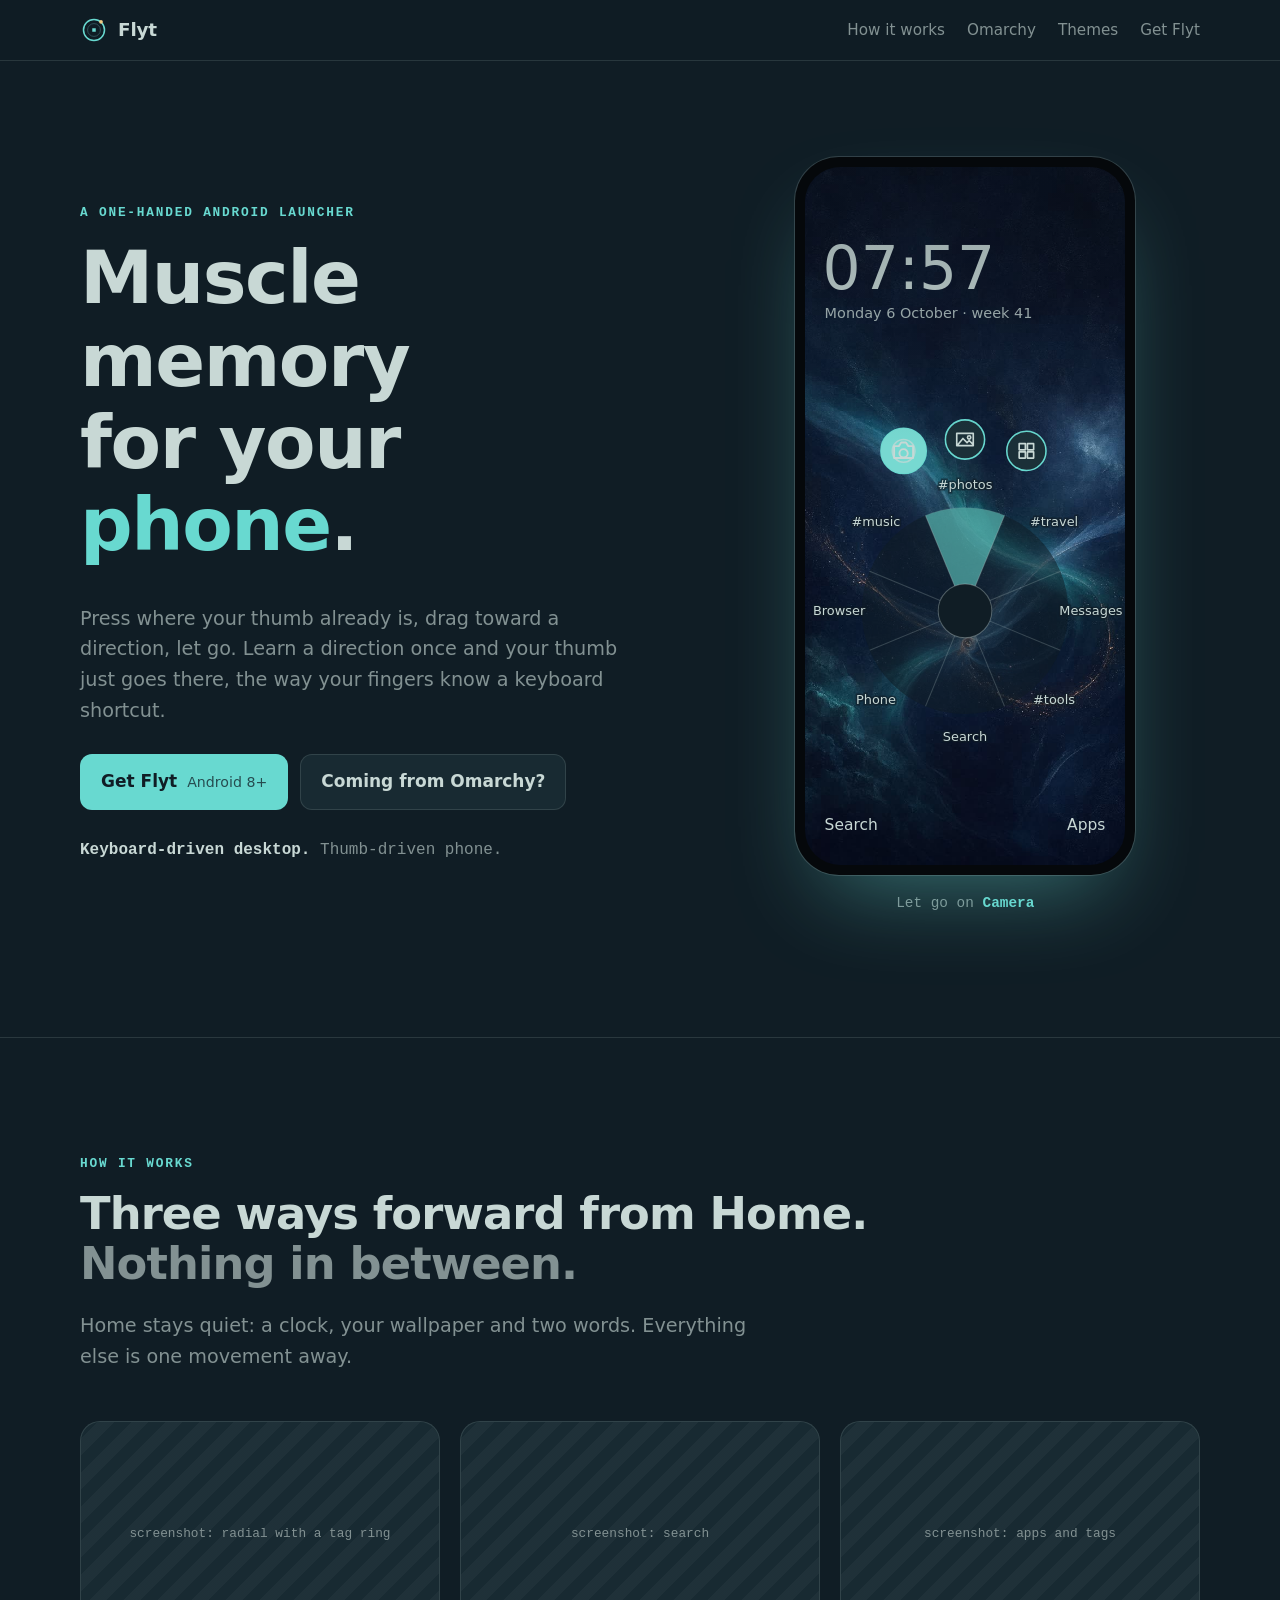
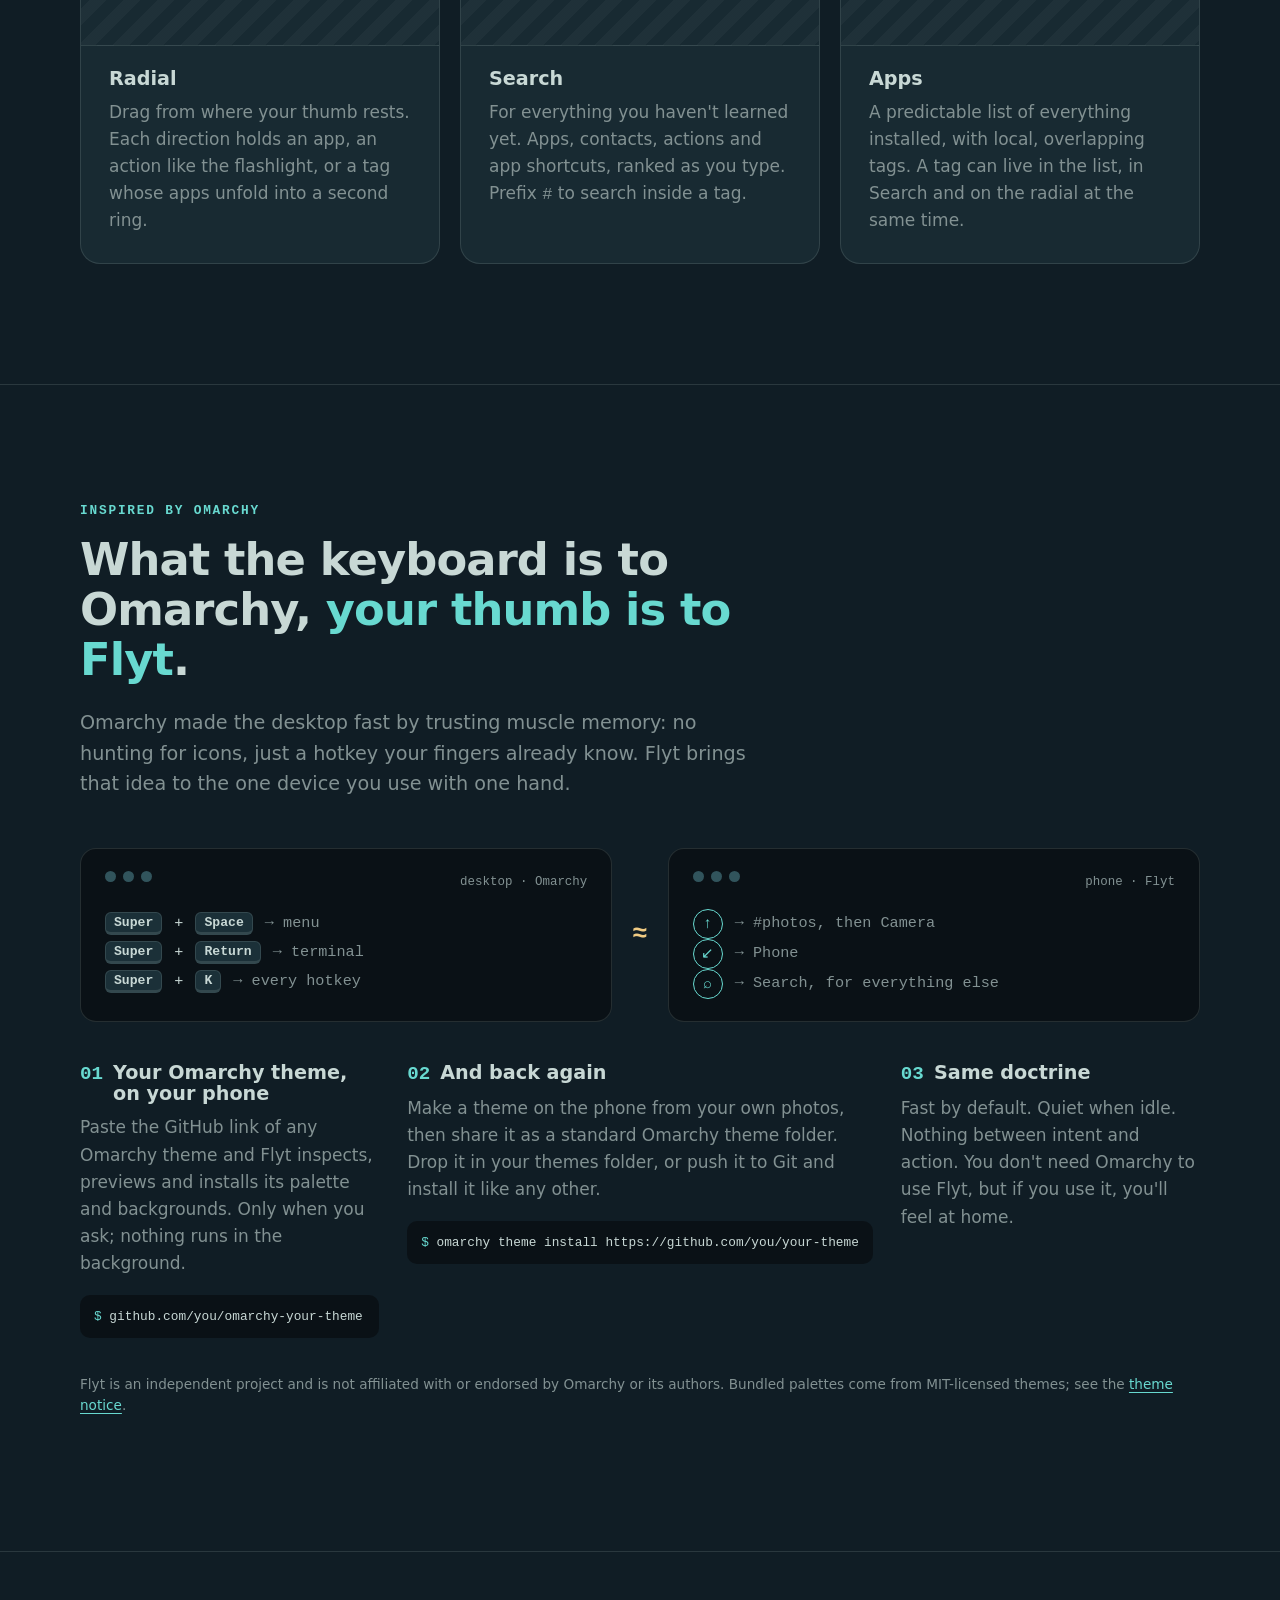
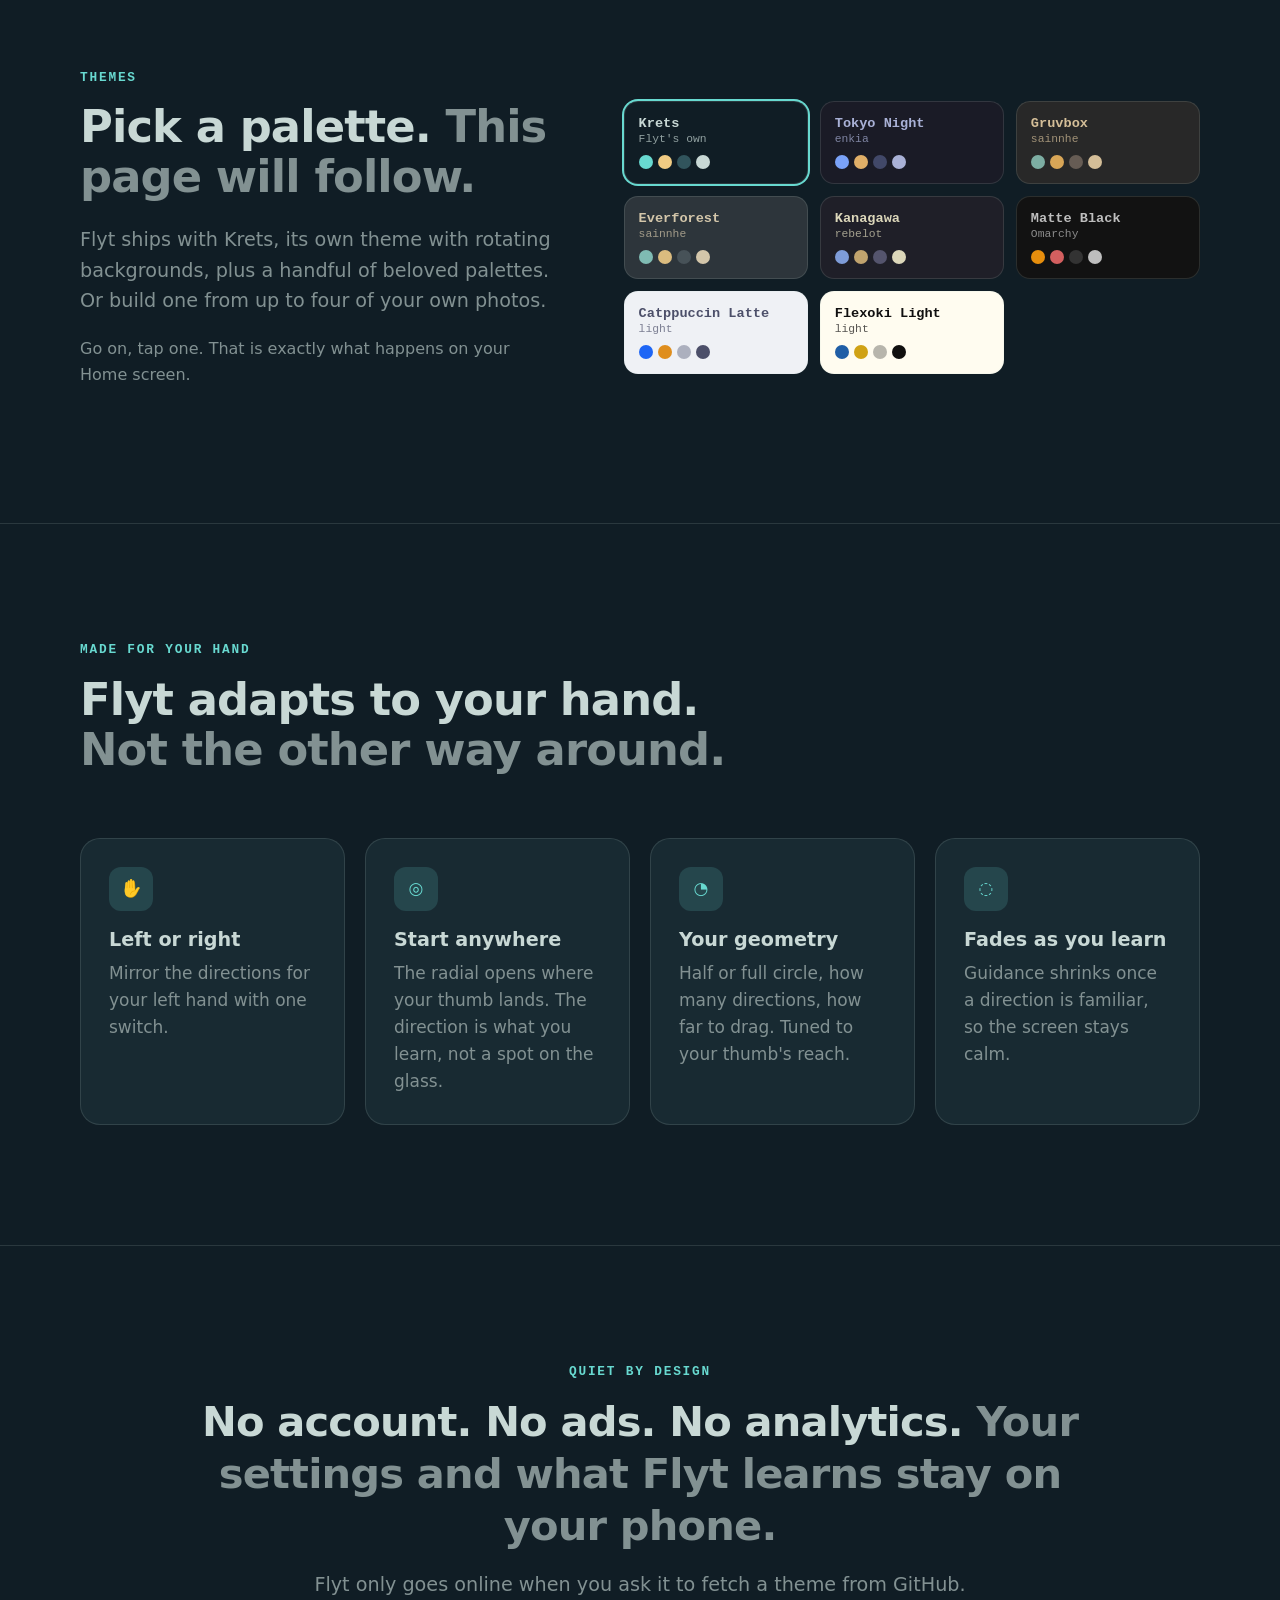
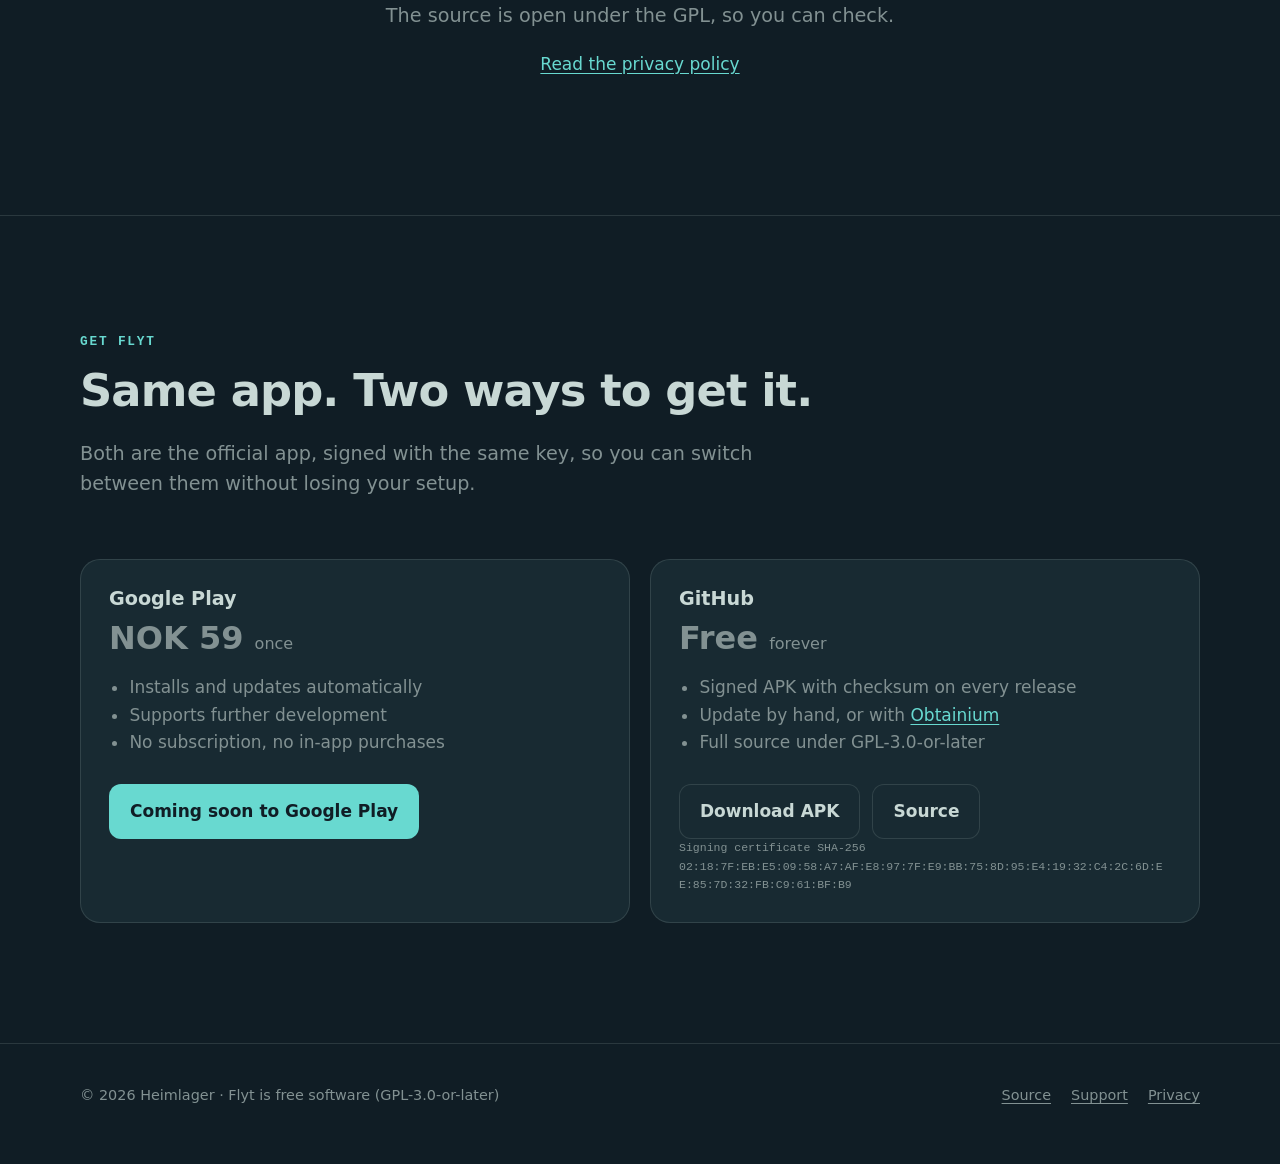
==== index.html @ 7754c0b9 "Add the Flyt website and privacy policy A static page for GitHub Pages: an animated radial demo in t" ====
<!doctype html>
<html lang="en">
<head>
<meta charset="utf-8">
<meta name="viewport" content="width=device-width, initial-scale=1">
<title>Flyt — muscle memory for your phone</title>
<meta name="description" content="Flyt is a calm, one-handed Android launcher. Learn a direction once, then your thumb just goes there. Works with Omarchy themes. No account, ads or analytics.">
<meta name="theme-color" content="#101d25">
<meta property="og:title" content="Flyt — muscle memory for your phone">
<meta property="og:description" content="What the keyboard is to Omarchy, your thumb is to Flyt. A calm, one-handed Android launcher.">
<meta property="og:type" content="website">
<link rel="icon" href="img/icon.svg" type="image/svg+xml">
<link rel="stylesheet" href="style.css">
</head>
<body>

<header class="nav">
  <div class="wrap">
    <a class="brand" href="./" aria-label="Flyt home">
      <svg viewBox="0 0 48 48" aria-hidden="true"><circle cx="24" cy="24" r="18" fill="none" stroke="var(--accent)" stroke-width="2.6"/><circle cx="24" cy="24" r="11" fill="none" stroke="var(--muted)" stroke-width="1.6"/><circle cx="36" cy="10" r="3.2" fill="var(--warm)"/><rect x="21" y="21" width="6" height="6" fill="var(--accent)"/></svg>
      Flyt
    </a>
    <nav>
      <a href="#how">How it works</a>
      <a href="#omarchy">Omarchy</a>
      <a href="#themes">Themes</a>
      <a class="cta-link" href="#get">Get Flyt</a>
    </nav>
  </div>
</header>

<main>
<section class="hero">
  <div class="wrap">
    <div>
      <span class="eyebrow">A one-handed Android launcher</span>
      <h1>Muscle memory<br>for your <span class="accent">phone</span>.</h1>
      <p class="lead">Press where your thumb already is, drag toward a direction, let go. Learn a direction once and your thumb just goes there, the way your fingers know a keyboard shortcut.</p>
      <div class="buttons">
        <a class="btn primary" href="#get">Get Flyt <small>Android 8+</small></a>
        <a class="btn" href="#omarchy">Coming from Omarchy?</a>
      </div>
      <p class="tagline"><b>Keyboard-driven desktop.</b> Thumb-driven phone.</p>
    </div>
    <div>
      <div class="phone" aria-label="Animation: a thumb opens Flyt's radial menu on the home screen, drags toward a tag, and its apps unfold in a second ring" role="img">
        <div class="screen">
          <svg id="demo" viewBox="0 0 320 676" preserveAspectRatio="xMidYMid slice" aria-hidden="true">
            <text x="22" y="118" style="fill:var(--fg);font:300 58px var(--sans)">07:57</text>
            <text x="24" y="146" style="fill:var(--fg);opacity:.85;font:400 14px var(--sans)">Monday 6 October · week 41</text>
            <text x="24" y="642" style="fill:var(--fg);font:500 15px var(--sans)">Search</text>
            <text x="296" y="642" text-anchor="end" style="fill:var(--fg);font:500 15px var(--sans)">Apps</text>
            <g id="radial"></g>
            <g id="toast" opacity="0">
              <rect x="95" y="560" width="130" height="34" rx="17" style="fill:var(--bg2);stroke:var(--accent)"/>
              <text id="toastText" x="160" y="582" text-anchor="middle" style="fill:var(--fg);font:500 13px var(--mono)"></text>
            </g>
            <g id="thumb" opacity="0">
              <circle r="22" style="fill:var(--fg);opacity:.16"/>
              <circle r="11" style="fill:none;stroke:var(--fg);stroke-width:1.5;opacity:.7"/>
            </g>
          </svg>
        </div>
      </div>
      <p class="caption" id="caption" aria-live="off">Press where your thumb rests</p>
    </div>
  </div>
</section>

<section id="how">
  <div class="wrap">
    <span class="eyebrow">How it works</span>
    <h2>Three ways forward from Home.<br><span style="color:var(--dim)">Nothing in between.</span></h2>
    <p class="lead">Home stays quiet: a clock, your wallpaper and two words. Everything else is one movement away.</p>
    <div class="ways">
      <article class="card">
        <div class="shot">screenshot: radial with a tag ring</div>
        <h3>Radial</h3>
        <p>Drag from where your thumb rests. Each direction holds an app, an action like the flashlight, or a tag whose apps unfold into a second ring.</p>
      </article>
      <article class="card">
        <div class="shot">screenshot: search</div>
        <h3>Search</h3>
        <p>For everything you haven't learned yet. Apps, contacts, actions and app shortcuts, ranked as you type. Prefix <span class="mono">#</span> to search inside a tag.</p>
      </article>
      <article class="card">
        <div class="shot">screenshot: apps and tags</div>
        <h3>Apps</h3>
        <p>A predictable list of everything installed, with local, overlapping tags. A tag can live in the list, in Search and on the radial at the same time.</p>
      </article>
    </div>
  </div>
</section>

<section id="omarchy" class="omarchy">
  <div class="wrap">
    <span class="eyebrow">Inspired by Omarchy</span>
    <h2>What the keyboard is to Omarchy, <span class="accent">your thumb is to Flyt</span>.</h2>
    <p class="lead">Omarchy made the desktop fast by trusting muscle memory: no hunting for icons, just a hotkey your fingers already know. Flyt brings that idea to the one device you use with one hand.</p>

    <div class="versus">
      <div class="term">
        <div class="title"><i></i><i></i><i></i><span>desktop · Omarchy</span></div>
        <div class="row"><kbd>Super</kbd>+<kbd>Space</kbd><span class="to">→ menu</span></div>
        <div class="row"><kbd>Super</kbd>+<kbd>Return</kbd><span class="to">→ terminal</span></div>
        <div class="row"><kbd>Super</kbd>+<kbd>K</kbd><span class="to">→ every hotkey</span></div>
      </div>
      <div class="eq" aria-hidden="true">≈</div>
      <div class="term">
        <div class="title"><i></i><i></i><i></i><span>phone · Flyt</span></div>
        <div class="row"><span class="dir">↑</span><span class="to">→ #photos, then Camera</span></div>
        <div class="row"><span class="dir">↙</span><span class="to">→ Phone</span></div>
        <div class="row"><span class="dir">⌕</span><span class="to">→ Search, for everything else</span></div>
      </div>
    </div>

    <div class="points">
      <div>
        <h3><span class="accent mono">01</span> Your Omarchy theme, on your phone</h3>
        <p>Paste the GitHub link of any Omarchy theme and Flyt inspects, previews and installs its palette and backgrounds. Only when you ask; nothing runs in the background.</p>
        <span class="cmd">github.com/you/omarchy-your-theme</span>
      </div>
      <div>
        <h3><span class="accent mono">02</span> And back again</h3>
        <p>Make a theme on the phone from your own photos, then share it as a standard Omarchy theme folder. Drop it in your themes folder, or push it to Git and install it like any other.</p>
        <span class="cmd">omarchy theme install https://github.com/you/your-theme</span>
      </div>
      <div>
        <h3><span class="accent mono">03</span> Same doctrine</h3>
        <p>Fast by default. Quiet when idle. Nothing between intent and action. You don't need Omarchy to use Flyt, but if you use it, you'll feel at home.</p>
      </div>
    </div>
    <p class="fine">Flyt is an independent project and is not affiliated with or endorsed by Omarchy or its authors. Bundled palettes come from MIT-licensed themes; see the <a href="https://github.com/r4bi3s/flyt/blob/main/app/src/main/assets/themes/NOTICE.txt">theme notice</a>.</p>
  </div>
</section>

<section id="themes" class="themes">
  <div class="wrap">
    <div>
      <span class="eyebrow">Themes</span>
      <h2>Pick a palette. <span style="color:var(--dim)">This page will follow.</span></h2>
      <p class="lead">Flyt ships with Krets, its own theme with rotating backgrounds, plus a handful of beloved palettes. Or build one from up to four of your own photos.</p>
      <p class="lead" style="font-size:1rem">Go on, tap one. That is exactly what happens on your Home screen.</p>
    </div>
    <div class="swatches" id="swatches" role="group" aria-label="Preview this page in a Flyt theme"></div>
  </div>
</section>

<section class="hand">
  <div class="wrap">
    <div class="intro">
      <span class="eyebrow">Made for your hand</span>
      <h2>Flyt adapts to your hand.<br><span style="color:var(--dim)">Not the other way around.</span></h2>
    </div>
    <article class="card"><div class="glyph" aria-hidden="true">✋</div><h3>Left or right</h3><p>Mirror the directions for your left hand with one switch.</p></article>
    <article class="card"><div class="glyph" aria-hidden="true">◎</div><h3>Start anywhere</h3><p>The radial opens where your thumb lands. The direction is what you learn, not a spot on the glass.</p></article>
    <article class="card"><div class="glyph" aria-hidden="true">◔</div><h3>Your geometry</h3><p>Half or full circle, how many directions, how far to drag. Tuned to your thumb's reach.</p></article>
    <article class="card"><div class="glyph" aria-hidden="true">◌</div><h3>Fades as you learn</h3><p>Guidance shrinks once a direction is familiar, so the screen stays calm.</p></article>
  </div>
</section>

<section class="quiet">
  <div class="wrap">
    <span class="eyebrow">Quiet by design</span>
    <p class="big">No account. No ads. No analytics. <span>Your settings and what Flyt learns stay on your phone.</span></p>
    <p class="lead" style="margin-inline:auto">Flyt only goes online when you ask it to fetch a theme from GitHub. The source is open under the GPL, so you can check.</p>
    <p><a href="privacy.html">Read the privacy policy</a></p>
  </div>
</section>

<section id="get" class="get">
  <div class="wrap">
    <div class="intro">
      <span class="eyebrow">Get Flyt</span>
      <h2>Same app. Two ways to get it.</h2>
      <p class="lead">Both are the official app, signed with the same key, so you can switch between them without losing your setup.</p>
    </div>
    <article class="card">
      <h3>Google Play</h3>
      <p class="price">NOK 59 <small>once</small></p>
      <ul>
        <li>Installs and updates automatically</li>
        <li>Supports further development</li>
        <li>No subscription, no in-app purchases</li>
      </ul>
      <div class="buttons"><a class="btn primary" href="#get" aria-disabled="true">Coming soon to Google Play</a></div>
    </article>
    <article class="card">
      <h3>GitHub</h3>
      <p class="price">Free <small>forever</small></p>
      <ul>
        <li>Signed APK with checksum on every release</li>
        <li>Update by hand, or with <a href="https://github.com/ImranR98/Obtainium">Obtainium</a></li>
        <li>Full source under GPL-3.0-or-later</li>
      </ul>
      <div class="buttons"><a class="btn" href="https://github.com/r4bi3s/flyt/releases">Download APK</a><a class="btn" href="https://github.com/r4bi3s/flyt">Source</a></div>
      <p class="fp">Signing certificate SHA-256<br>02:18:7F:EB:E5:09:58:A7:AF:E8:97:7F:E9:BB:75:8D:95:E4:19:32:C4:2C:6D:EE:85:7D:32:FB:C9:61:BF:B9</p>
    </article>
  </div>
</section>
</main>

<footer>
  <div class="wrap">
    <span>© 2026 Heimlager · Flyt is free software (GPL-3.0-or-later)</span>
    <nav>
      <a href="https://github.com/r4bi3s/flyt">Source</a>
      <a href="https://github.com/r4bi3s/flyt/issues">Support</a>
      <a href="privacy.html">Privacy</a>
    </nav>
  </div>
</footer>

<script src="flyt.js"></script>
</body>
</html>
---- style.css ----
/* Flyt site. Colours are an Omarchy palette; the theme picker swaps them. Default: Krets. */
:root {
  --bg: #101d25; --bg2: #1b3038; --fg: #c8d8d5; --muted: #31545c; --accent: #68d9d0; --warm: #f0cb83;
  --dim: color-mix(in srgb, var(--fg) 62%, var(--bg));
  --line: color-mix(in srgb, var(--fg) 14%, transparent);
  --card: color-mix(in srgb, var(--bg2) 70%, var(--bg));
  --mono: ui-monospace, "JetBrains Mono", "Cascadia Code", "SF Mono", Menlo, Consolas, monospace;
  --sans: system-ui, -apple-system, "Segoe UI", Roboto, "Helvetica Neue", Arial, sans-serif;
  color-scheme: dark;
}
:root[data-light] { color-scheme: light; }
* { box-sizing: border-box; }
html { scroll-behavior: smooth; }
body { margin: 0; background: var(--bg); color: var(--fg); font: 17px/1.6 var(--sans); }
:root[data-anim] body { transition: background .5s, color .5s; }
a { color: var(--accent); text-underline-offset: 3px; }
img { max-width: 100%; display: block; }
.wrap { width: min(1120px, 100% - 32px); margin-inline: auto; }
.mono { font-family: var(--mono); }
h1, h2, h3 { line-height: 1.12; letter-spacing: -.02em; margin: 0 0 .5em; font-weight: 650; }
h1 { font-size: clamp(2.6rem, 6.4vw, 4.6rem); }
h2 { font-size: clamp(1.9rem, 4vw, 2.8rem); }
h3 { font-size: 1.2rem; letter-spacing: 0; }
p { margin: 0 0 1em; }
.lead { font-size: 1.2rem; color: var(--dim); max-width: 36em; }
.eyebrow { font: 600 .8rem/1 var(--mono); letter-spacing: .14em; text-transform: uppercase; color: var(--accent); margin-bottom: 1.1rem; display: block; }
.accent { color: var(--accent); }
.warm { color: var(--warm); }
section { padding: clamp(64px, 10vw, 120px) 0; border-top: 1px solid var(--line); }

/* Nav */
.nav { position: sticky; top: 0; z-index: 10; backdrop-filter: blur(14px); background: color-mix(in srgb, var(--bg) 78%, transparent); border-bottom: 1px solid var(--line); }
.nav .wrap { display: flex; align-items: center; gap: 24px; height: 60px; }
.brand { display: flex; align-items: center; gap: 10px; font-weight: 700; font-size: 1.15rem; color: var(--fg); text-decoration: none; letter-spacing: -.01em; }
.brand svg { width: 28px; height: 28px; }
.nav nav { margin-left: auto; display: flex; gap: 22px; font-size: .95rem; }
.nav nav a { color: var(--dim); text-decoration: none; }
.nav nav a:hover { color: var(--fg); }
@media (max-width: 720px) { .nav nav a:not(.cta-link) { display: none; } }

/* Buttons */
.buttons { display: flex; flex-wrap: wrap; gap: 12px; margin-top: 28px; }
.btn { display: inline-flex; align-items: center; gap: 10px; padding: 13px 20px; border-radius: 12px; font-weight: 600; text-decoration: none; border: 1px solid var(--line); color: var(--fg); background: var(--card); transition: transform .15s, border-color .15s; }
.btn:hover { transform: translateY(-1px); border-color: var(--accent); }
.btn.primary { background: var(--accent); color: var(--bg); border-color: transparent; }
.btn small { font-weight: 500; opacity: .75; }

/* Hero */
.hero { padding: clamp(48px, 8vw, 96px) 0 clamp(64px, 9vw, 110px); border-top: 0; overflow: hidden; }
.hero .wrap { display: grid; grid-template-columns: 1.1fr .9fr; gap: clamp(32px, 6vw, 80px); align-items: center; }
@media (max-width: 860px) { .hero .wrap { grid-template-columns: 1fr; } }
.tagline { font: 500 1rem/1.5 var(--mono); color: var(--dim); margin-top: 28px; }
.tagline b { color: var(--fg); font-weight: 600; }

/* Phone */
.phone { position: relative; width: min(340px, 100%); aspect-ratio: 9 / 19; margin-inline: auto; border-radius: 44px; padding: 10px; background: #05080b; box-shadow: 0 0 0 1px color-mix(in srgb, var(--fg) 18%, transparent), 0 40px 90px -30px color-mix(in srgb, var(--accent) 45%, transparent); }
.screen { position: relative; height: 100%; border-radius: 35px; overflow: hidden; background: var(--ground, var(--bg)); background-size: cover; background-position: center; }
:root:not([data-theme]) .screen, :root[data-theme="krets"] .screen { --ground: url(img/krets-blue-720.jpg); }
.screen::after { content: ""; position: absolute; inset: 0; background: linear-gradient(to bottom, color-mix(in srgb, var(--bg) 30%, transparent), transparent 40%); pointer-events: none; }
.screen svg { position: absolute; inset: 0; width: 100%; height: 100%; }
.caption { text-align: center; margin-top: 18px; font: 500 .9rem/1.4 var(--mono); color: var(--dim); min-height: 1.4em; }
.caption b { color: var(--accent); font-weight: 600; }

/* Ways */
.ways { display: grid; grid-template-columns: repeat(3, 1fr); gap: 20px; margin-top: 48px; }
@media (max-width: 860px) { .ways { grid-template-columns: 1fr; } }
.card { background: var(--card); border: 1px solid var(--line); border-radius: 20px; padding: 28px; }
.card .glyph { width: 44px; height: 44px; border-radius: 12px; display: grid; place-items: center; background: color-mix(in srgb, var(--accent) 16%, transparent); color: var(--accent); margin-bottom: 18px; }
.card p { color: var(--dim); margin: 0; }
.card .shot { margin: -28px -28px 22px; aspect-ratio: 16 / 10; border-radius: 20px 20px 0 0; border-bottom: 1px solid var(--line); background: repeating-linear-gradient(135deg, transparent 0 12px, color-mix(in srgb, var(--fg) 4%, transparent) 12px 24px); display: grid; place-items: center; font: .8rem var(--mono); color: var(--dim); }

/* Omarchy */
.omarchy h2 { max-width: 15em; }
.versus { display: grid; grid-template-columns: 1fr auto 1fr; gap: 20px; align-items: stretch; margin: 48px 0 40px; }
@media (max-width: 860px) { .versus { grid-template-columns: 1fr; } .versus .eq { transform: rotate(90deg); } }
.term { background: color-mix(in srgb, var(--bg) 60%, #000); border: 1px solid var(--line); border-radius: 16px; padding: 22px 24px; font: .95rem/1.9 var(--mono); }
.term .title { display: flex; gap: 7px; margin-bottom: 14px; }
.term .title i { width: 11px; height: 11px; border-radius: 50%; background: var(--muted); }
.term .title span { margin-left: auto; font-size: .78rem; color: var(--dim); }
.row { display: flex; align-items: center; gap: 12px; }
.row .to { color: var(--dim); }
kbd { font: 600 .82rem var(--mono); padding: 2px 8px; border-radius: 6px; border: 1px solid var(--line); border-bottom-width: 3px; background: var(--bg2); color: var(--fg); }
.dir { display: inline-grid; place-items: center; width: 30px; height: 30px; border-radius: 50%; border: 1.5px solid var(--accent); color: var(--accent); font-size: .95rem; }
.eq { display: grid; place-items: center; font: 600 1.6rem var(--mono); color: var(--warm); }
.points { display: grid; grid-template-columns: repeat(3, 1fr); gap: 28px; }
@media (max-width: 860px) { .points { grid-template-columns: 1fr; } }
.points h3 { display: flex; gap: 10px; align-items: baseline; }
.points p { color: var(--dim); }
.cmd { display: block; margin-top: 10px; padding: 12px 14px; border-radius: 10px; background: color-mix(in srgb, var(--bg) 60%, #000); font: .8rem/1.5 var(--mono); color: var(--fg); overflow-x: auto; white-space: nowrap; }
.cmd::before { content: "$ "; color: var(--accent); }
.fine { font-size: .85rem; color: var(--dim); margin-top: 36px; }

/* Themes */
.themes .wrap { display: grid; grid-template-columns: .9fr 1.1fr; gap: clamp(32px, 6vw, 72px); align-items: center; }
@media (max-width: 860px) { .themes .wrap { grid-template-columns: 1fr; } }
.swatches { display: grid; grid-template-columns: repeat(auto-fill, minmax(150px, 1fr)); gap: 12px; }
.swatch { all: unset; cursor: pointer; border-radius: 14px; padding: 14px; border: 1px solid var(--line); background: var(--sbg); color: var(--sfg); font: 600 .85rem var(--mono); transition: transform .15s, box-shadow .15s; }
.swatch:hover { transform: translateY(-2px); }
.swatch:focus-visible { outline: 2px solid var(--accent); outline-offset: 2px; }
.swatch[aria-pressed="true"] { box-shadow: 0 0 0 2px var(--accent); }
.swatch .dots { display: flex; gap: 5px; margin-top: 10px; }
.swatch .dots i { width: 14px; height: 14px; border-radius: 50%; }
.swatch small { display: block; font-weight: 400; opacity: .7; margin-top: 2px; }

/* Hand */
.hand .wrap { display: grid; grid-template-columns: repeat(4, 1fr); gap: 20px; }
.hand .intro { grid-column: 1 / -1; margin-bottom: 20px; }
@media (max-width: 860px) { .hand .wrap { grid-template-columns: 1fr 1fr; } }
@media (max-width: 520px) { .hand .wrap { grid-template-columns: 1fr; } }

/* Privacy band */
.quiet { text-align: center; }
.quiet .big { font: 650 clamp(1.6rem, 4vw, 2.6rem)/1.25 var(--sans); letter-spacing: -.02em; max-width: 22em; margin: 0 auto 18px; }
.quiet .big span { color: var(--dim); }

/* Download */
.get .wrap { display: grid; grid-template-columns: 1fr 1fr; gap: 20px; }
.get .intro { grid-column: 1 / -1; margin-bottom: 20px; }
@media (max-width: 760px) { .get .wrap { grid-template-columns: 1fr; } }
.price { font: 650 2rem var(--sans); margin: 8px 0 4px; }
.price small { font-size: 1rem; color: var(--dim); font-weight: 500; }
.get ul { padding-left: 1.2em; color: var(--dim); }
.fp { font: .72rem/1.6 var(--mono); color: var(--dim); word-break: break-all; margin-top: 16px; }

footer { border-top: 1px solid var(--line); padding: 40px 0 56px; font-size: .9rem; color: var(--dim); }
footer .wrap { display: flex; flex-wrap: wrap; gap: 12px 28px; align-items: center; }
footer nav { display: flex; flex-wrap: wrap; gap: 20px; margin-left: auto; }
footer a { color: var(--dim); }

/* Prose page */
.prose { max-width: 720px; padding-top: 56px; padding-bottom: 80px; }
.prose h1 { font-size: clamp(2.2rem, 5vw, 3.2rem); }
.prose h2 { font-size: 1.4rem; margin-top: 2.2em; }
.prose li { margin-bottom: .4em; }
.prose table { border-collapse: collapse; width: 100%; font-size: .95rem; margin: 1em 0 1.5em; }
.prose td, .prose th { border-bottom: 1px solid var(--line); padding: 10px 8px; text-align: left; vertical-align: top; }
.prose th { color: var(--dim); font-weight: 600; }

@media (prefers-reduced-motion: reduce) { * { transition: none !important; scroll-behavior: auto !important; } }
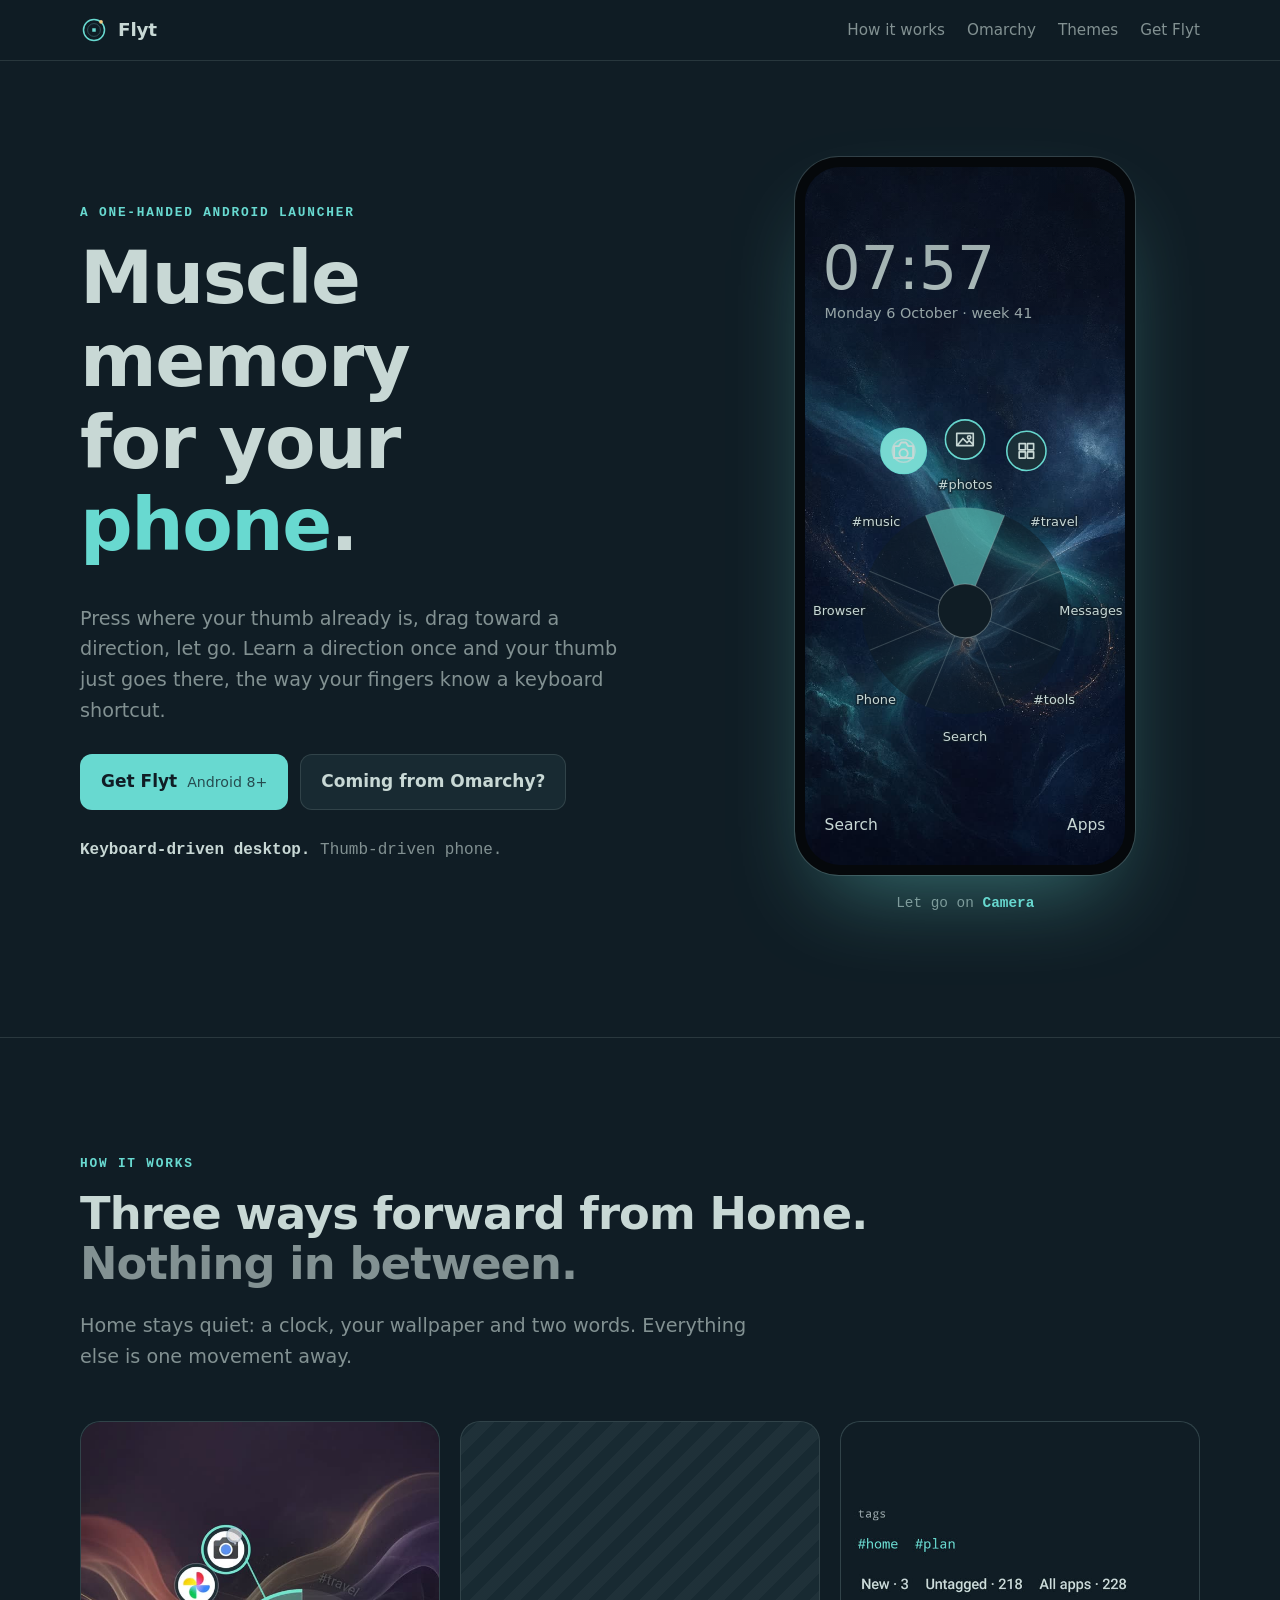
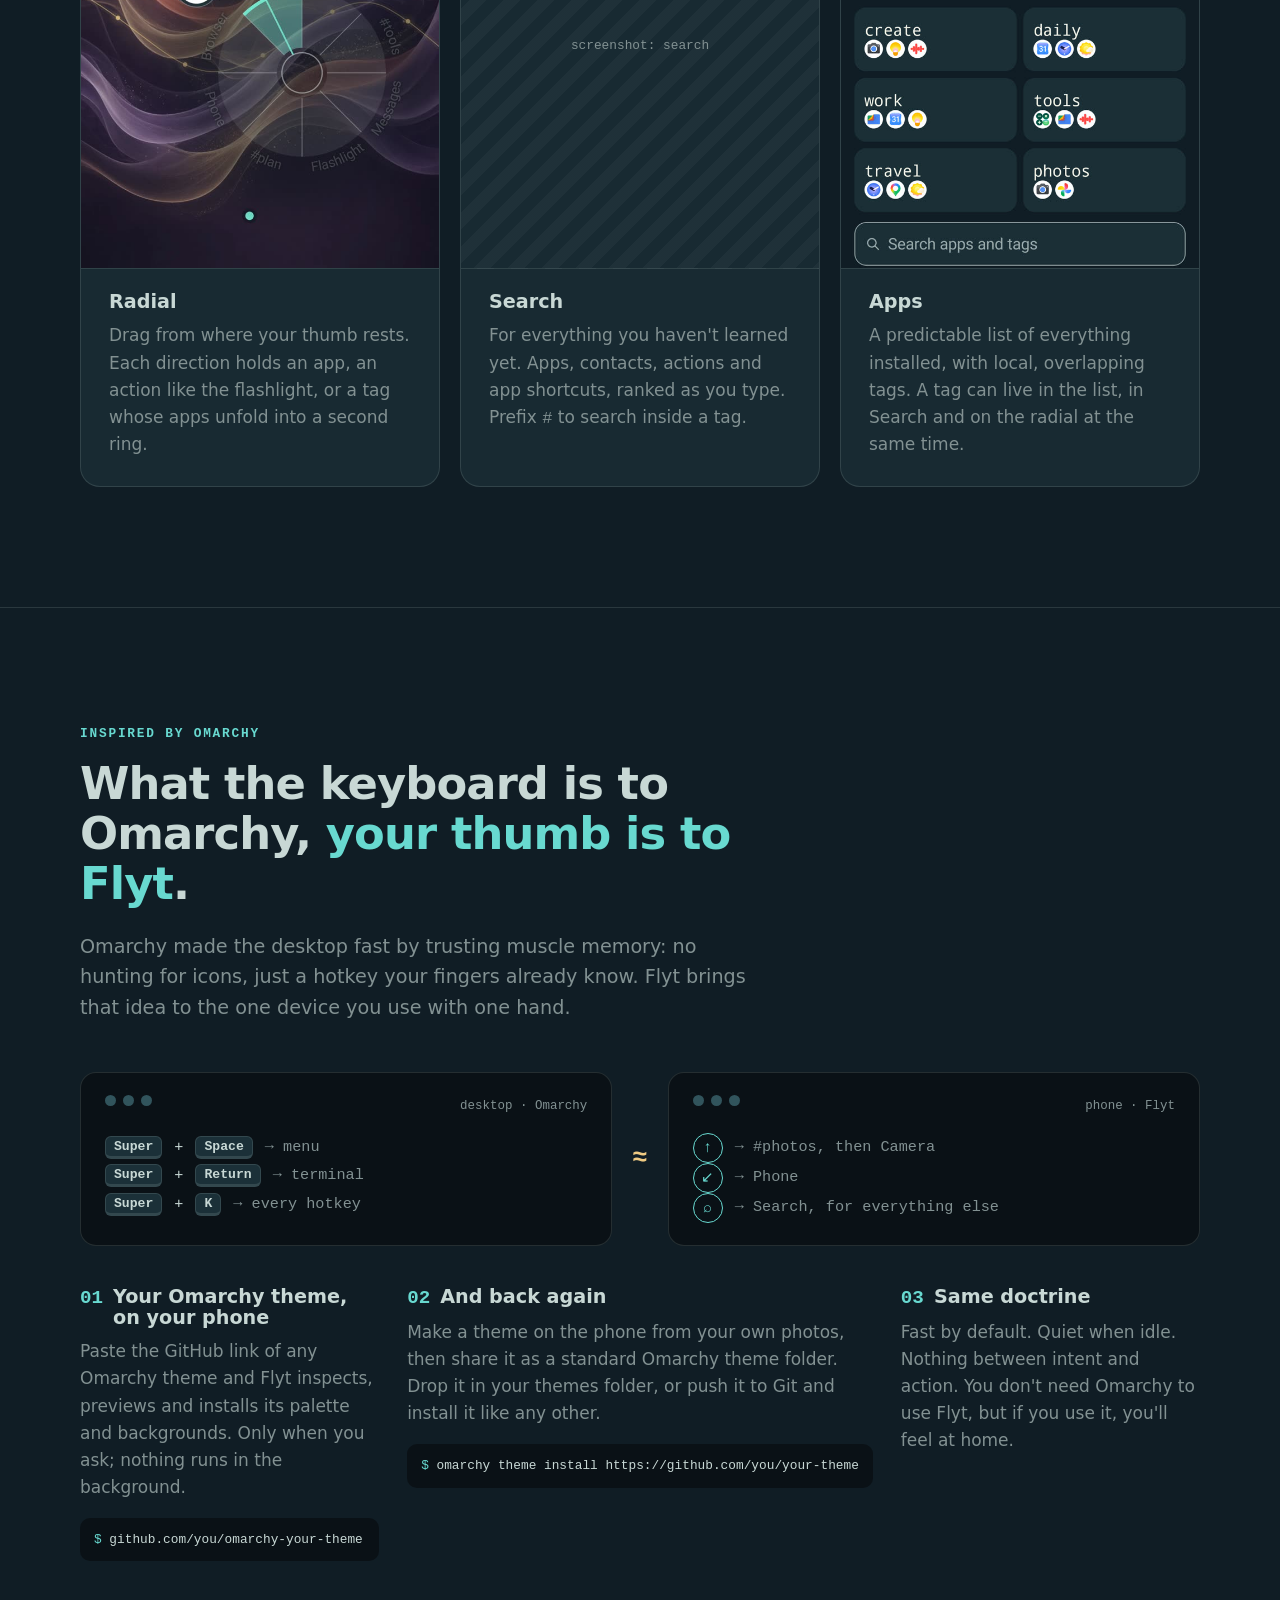
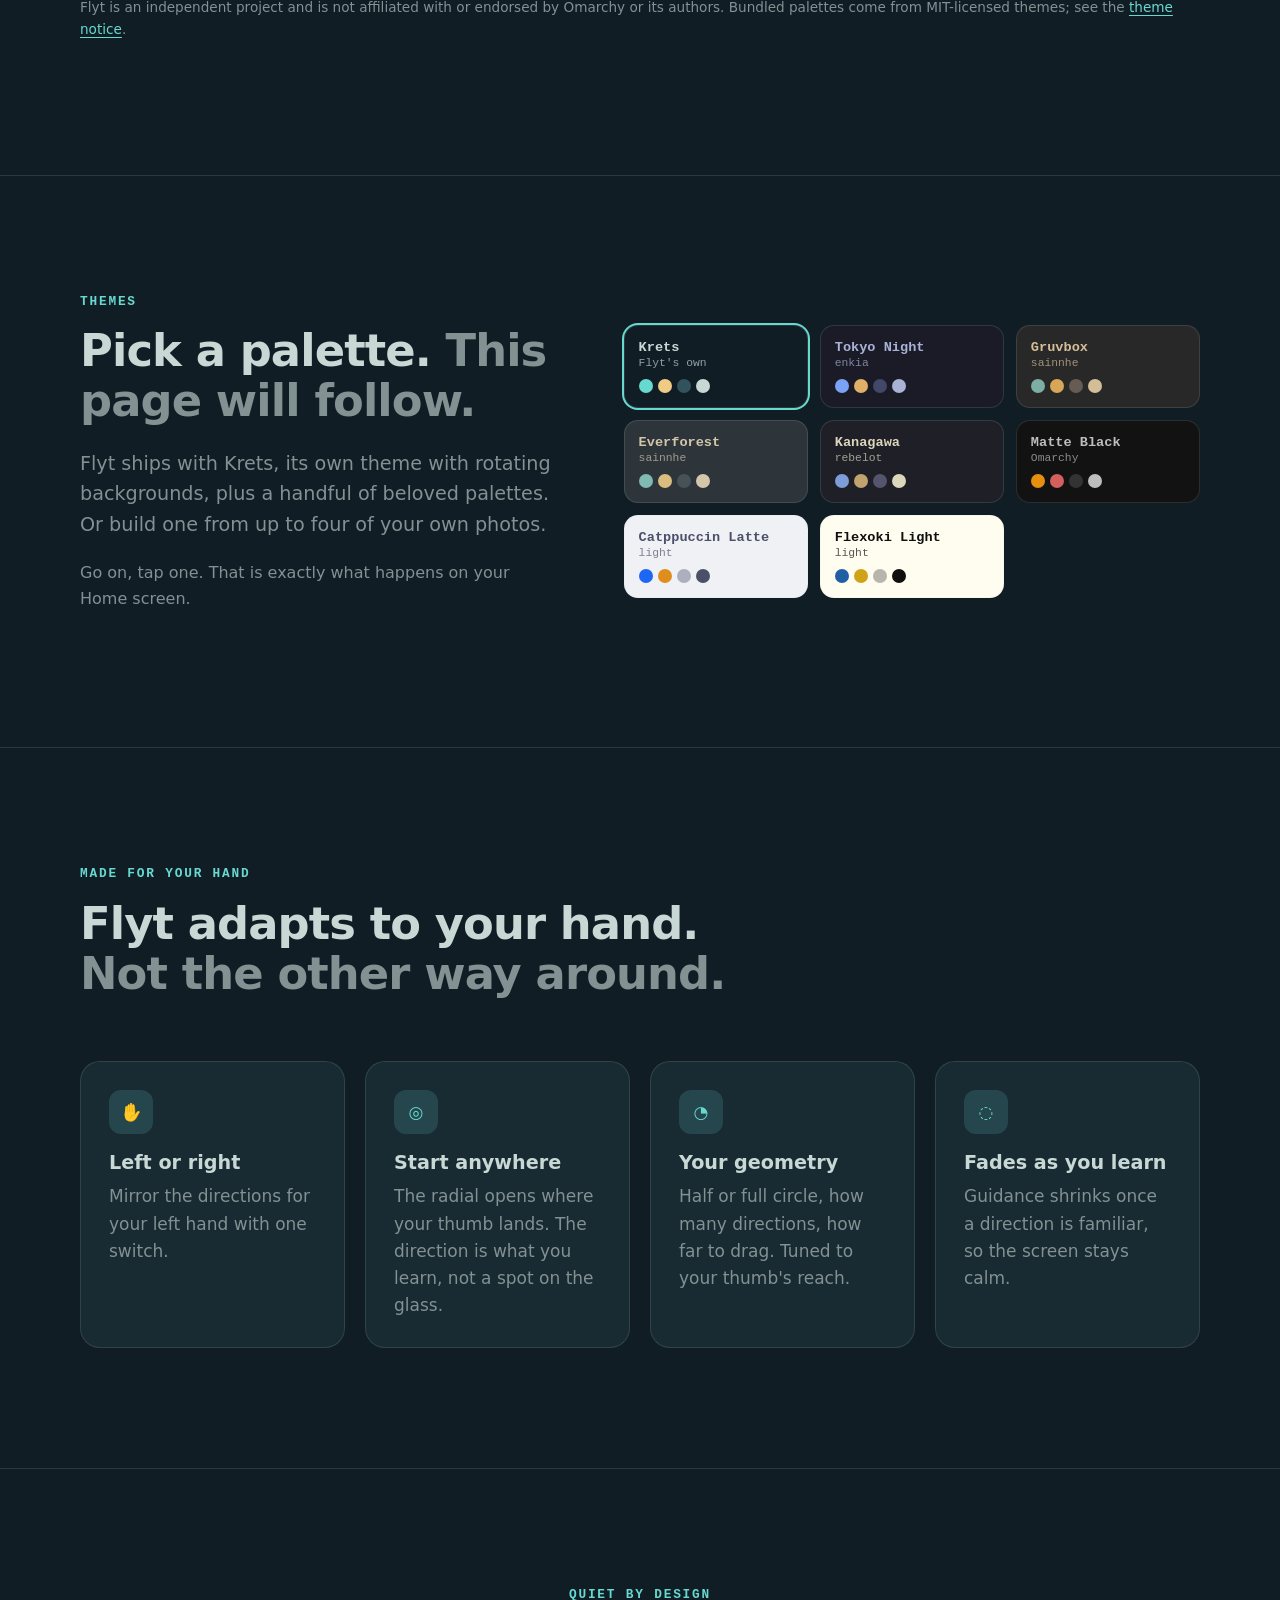
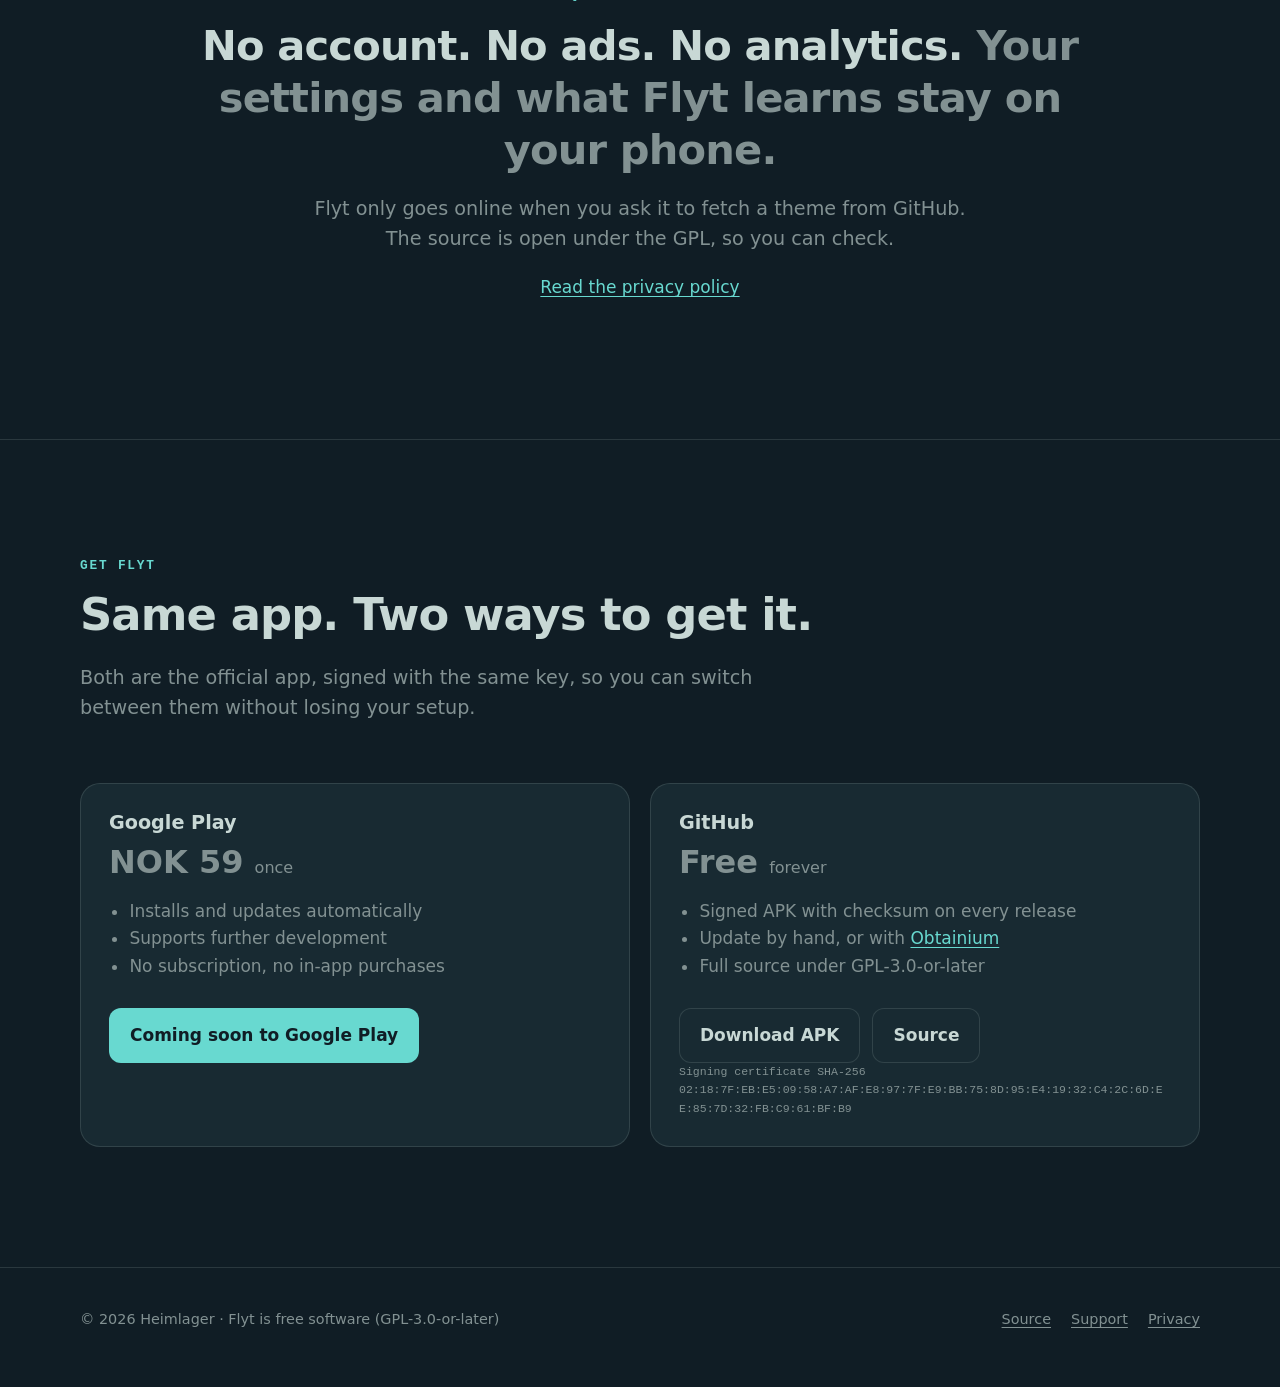
==== commit 404d964e: "Show a real radial recording and the Apps screen on the website Co-Authored-By: Claude Opus 5.5 <nor" ====
--- a/index.html
+++ b/index.html
@@ -74,7 +74,7 @@
     <p class="lead">Home stays quiet: a clock, your wallpaper and two words. Everything else is one movement away.</p>
     <div class="ways">
       <article class="card">
-        <div class="shot">screenshot: radial with a tag ring</div>
+        <div class="shot"><video src="media/radial.mp4" poster="media/radial-poster.jpg" autoplay muted loop playsinline aria-label="Screen recording: dragging toward #photos unfolds Camera and Photos, then letting go on Camera"></video></div>
         <h3>Radial</h3>
         <p>Drag from where your thumb rests. Each direction holds an app, an action like the flashlight, or a tag whose apps unfold into a second ring.</p>
       </article>
@@ -84,7 +84,7 @@
         <p>For everything you haven't learned yet. Apps, contacts, actions and app shortcuts, ranked as you type. Prefix <span class="mono">#</span> to search inside a tag.</p>
       </article>
       <article class="card">
-        <div class="shot">screenshot: apps and tags</div>
+        <div class="shot"><img src="media/apps.jpg" alt="The Apps screen with tag chips and six tag slots, each showing its apps" loading="lazy"></div>
         <h3>Apps</h3>
         <p>A predictable list of everything installed, with local, overlapping tags. A tag can live in the list, in Search and on the radial at the same time.</p>
       </article>
--- a/style.css
+++ b/style.css
@@ -67,7 +67,9 @@
 .card { background: var(--card); border: 1px solid var(--line); border-radius: 20px; padding: 28px; }
 .card .glyph { width: 44px; height: 44px; border-radius: 12px; display: grid; place-items: center; background: color-mix(in srgb, var(--accent) 16%, transparent); color: var(--accent); margin-bottom: 18px; }
 .card p { color: var(--dim); margin: 0; }
-.card .shot { margin: -28px -28px 22px; aspect-ratio: 16 / 10; border-radius: 20px 20px 0 0; border-bottom: 1px solid var(--line); background: repeating-linear-gradient(135deg, transparent 0 12px, color-mix(in srgb, var(--fg) 4%, transparent) 12px 24px); display: grid; place-items: center; font: .8rem var(--mono); color: var(--dim); }
+.card .shot { margin: -28px -28px 22px; aspect-ratio: 4 / 5; overflow: hidden; border-radius: 20px 20px 0 0; border-bottom: 1px solid var(--line); background: repeating-linear-gradient(135deg, transparent 0 12px, color-mix(in srgb, var(--fg) 4%, transparent) 12px 24px); display: grid; place-items: center; font: .8rem var(--mono); color: var(--dim); }
+
+.card .shot video, .card .shot img { width: 100%; height: 100%; object-fit: cover; }
 
 /* Omarchy */
 .omarchy h2 { max-width: 15em; }
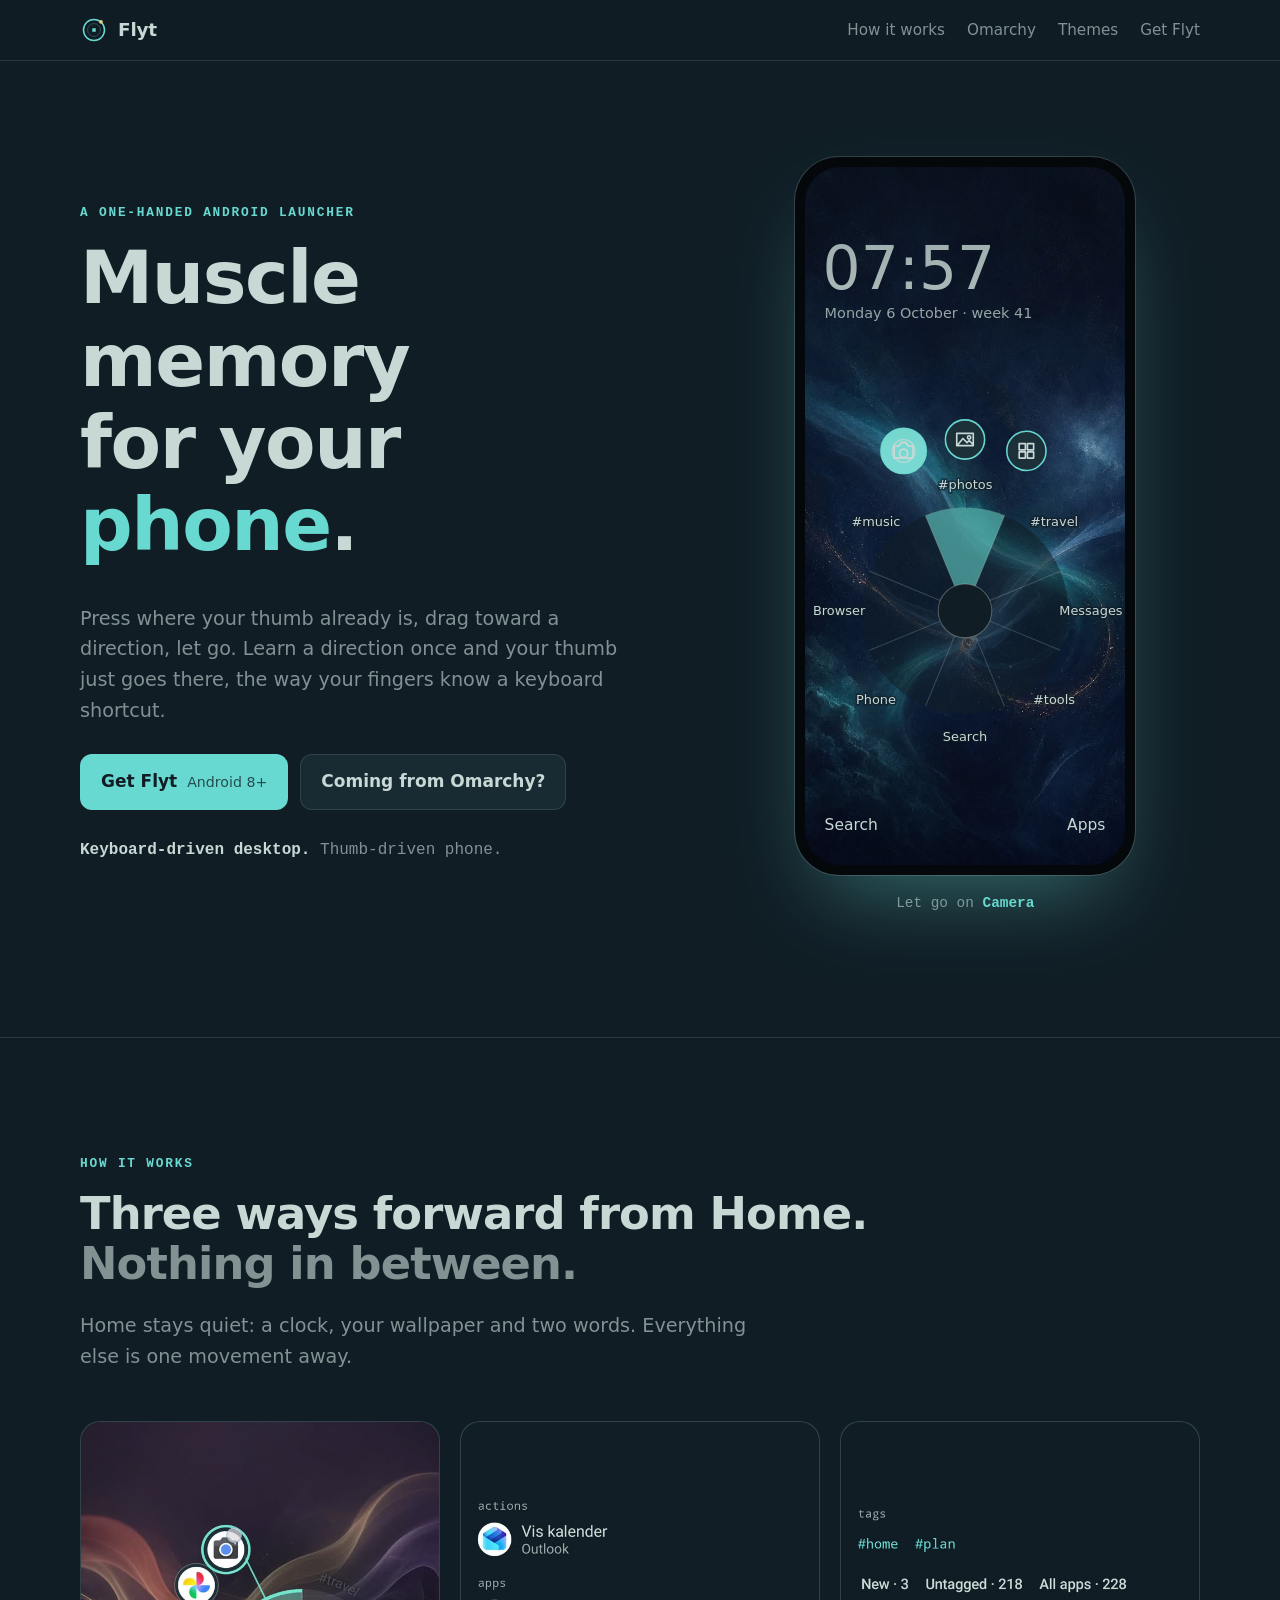
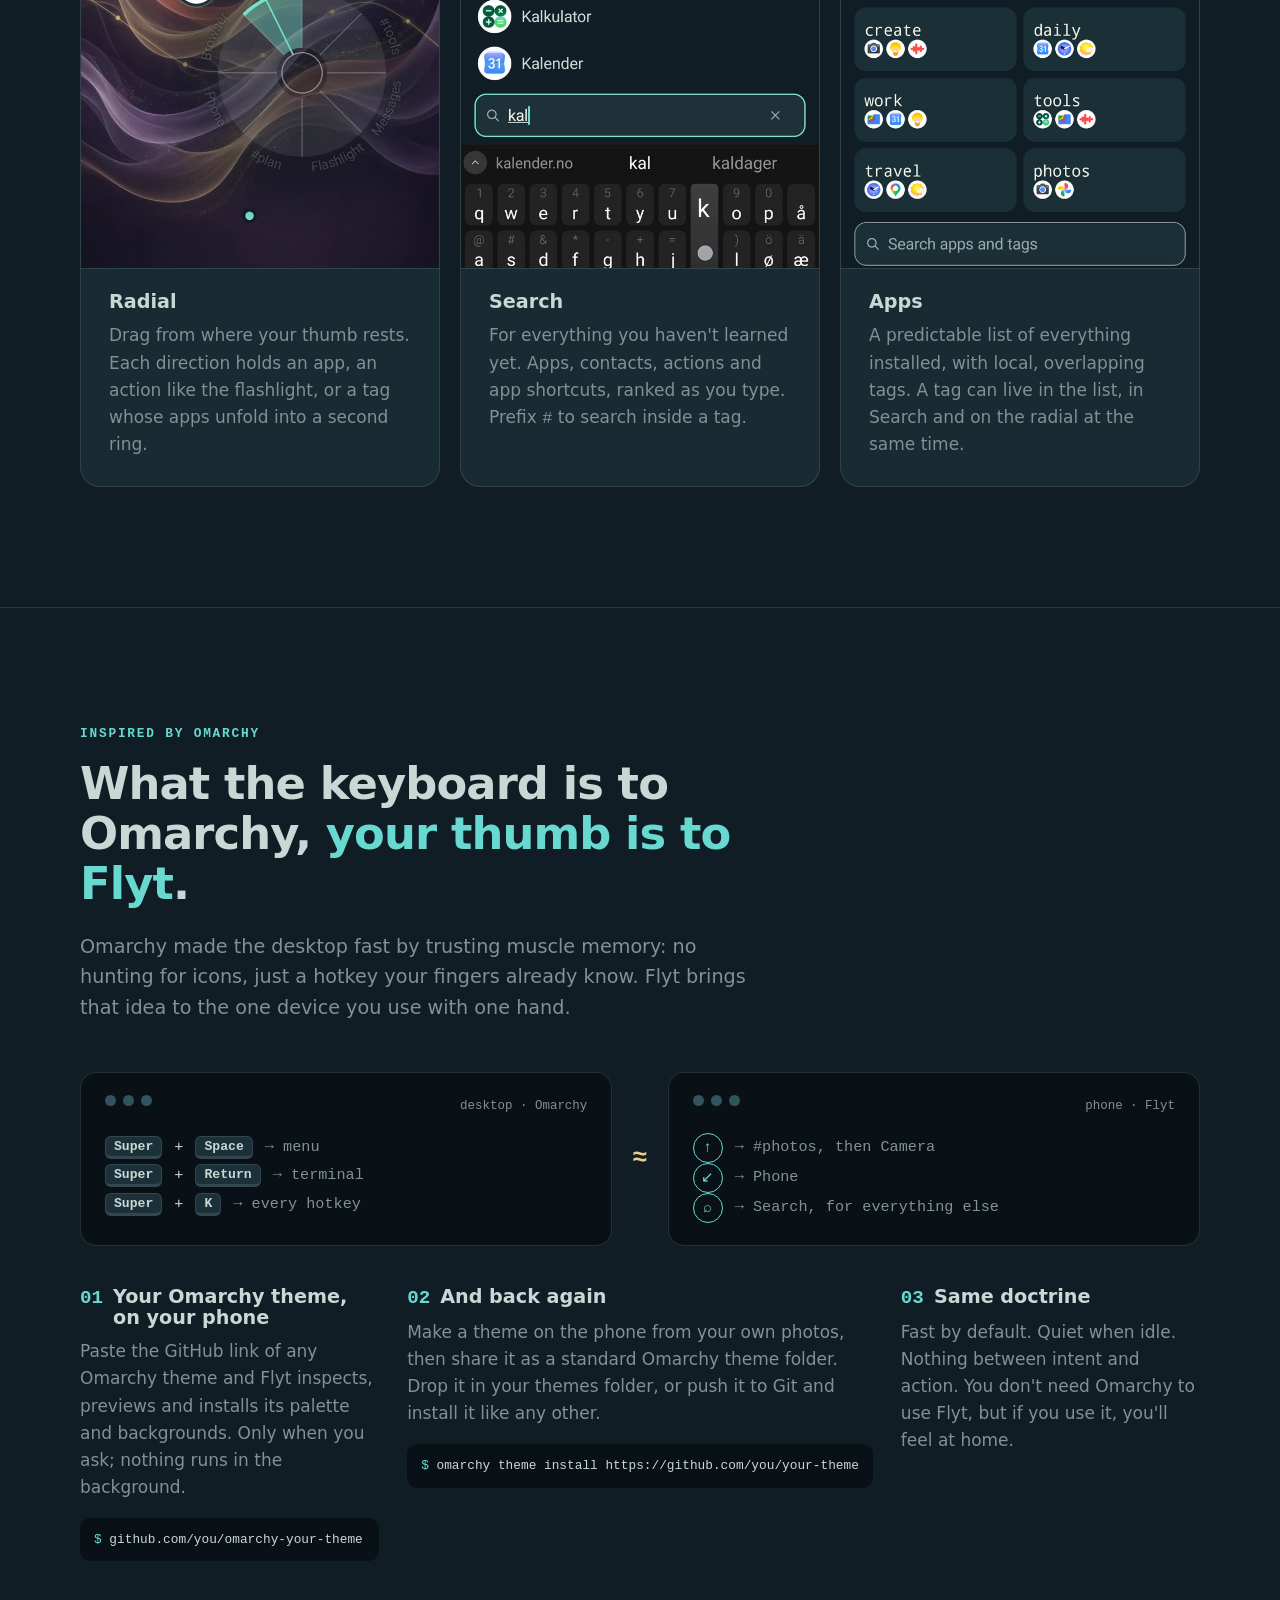
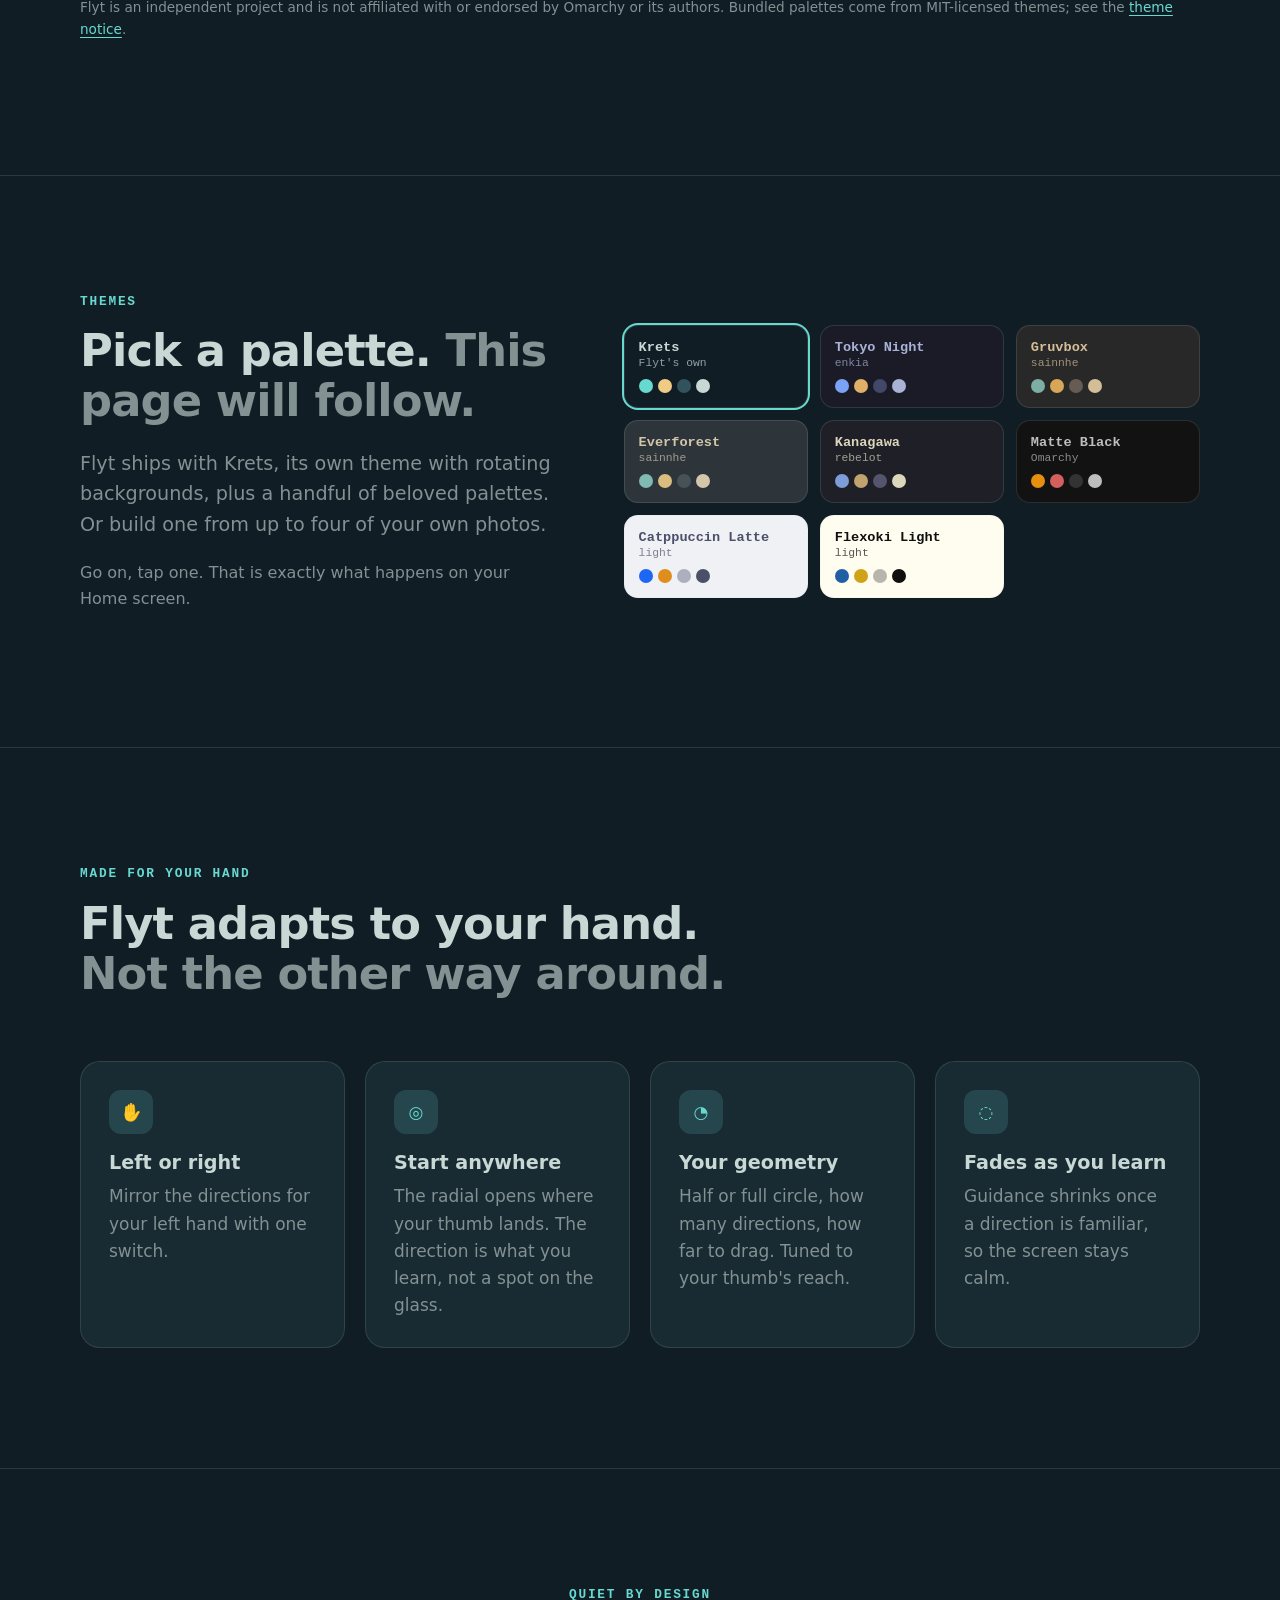
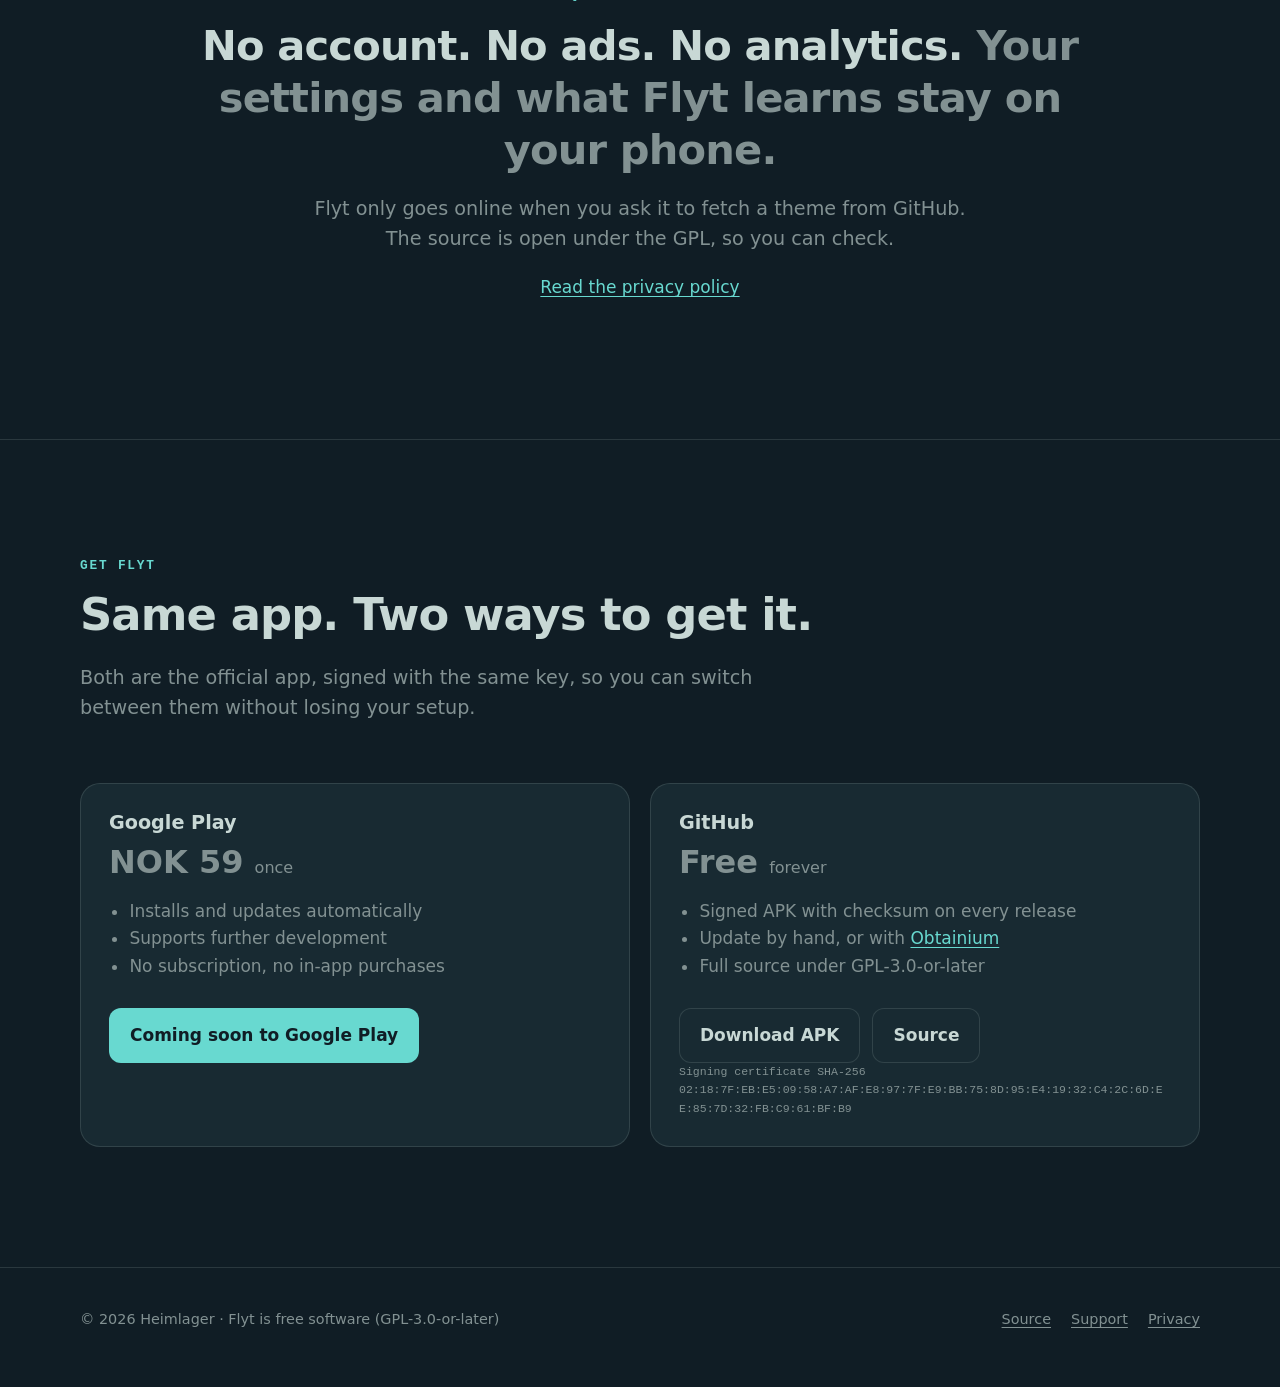
==== commit f476f0f6: "Show a Search recording on the website Co-Authored-By: Claude Opus 5.5 <noreply@anthropic.com>" ====
--- a/index.html
+++ b/index.html
@@ -79,7 +79,7 @@
         <p>Drag from where your thumb rests. Each direction holds an app, an action like the flashlight, or a tag whose apps unfold into a second ring.</p>
       </article>
       <article class="card">
-        <div class="shot">screenshot: search</div>
+        <div class="shot"><video src="media/search.mp4" poster="media/search-poster.jpg" autoplay muted loop playsinline aria-label="Screen recording: Search shows tag chips and recent apps; typing kal finds the calculator"></video></div>
         <h3>Search</h3>
         <p>For everything you haven't learned yet. Apps, contacts, actions and app shortcuts, ranked as you type. Prefix <span class="mono">#</span> to search inside a tag.</p>
       </article>
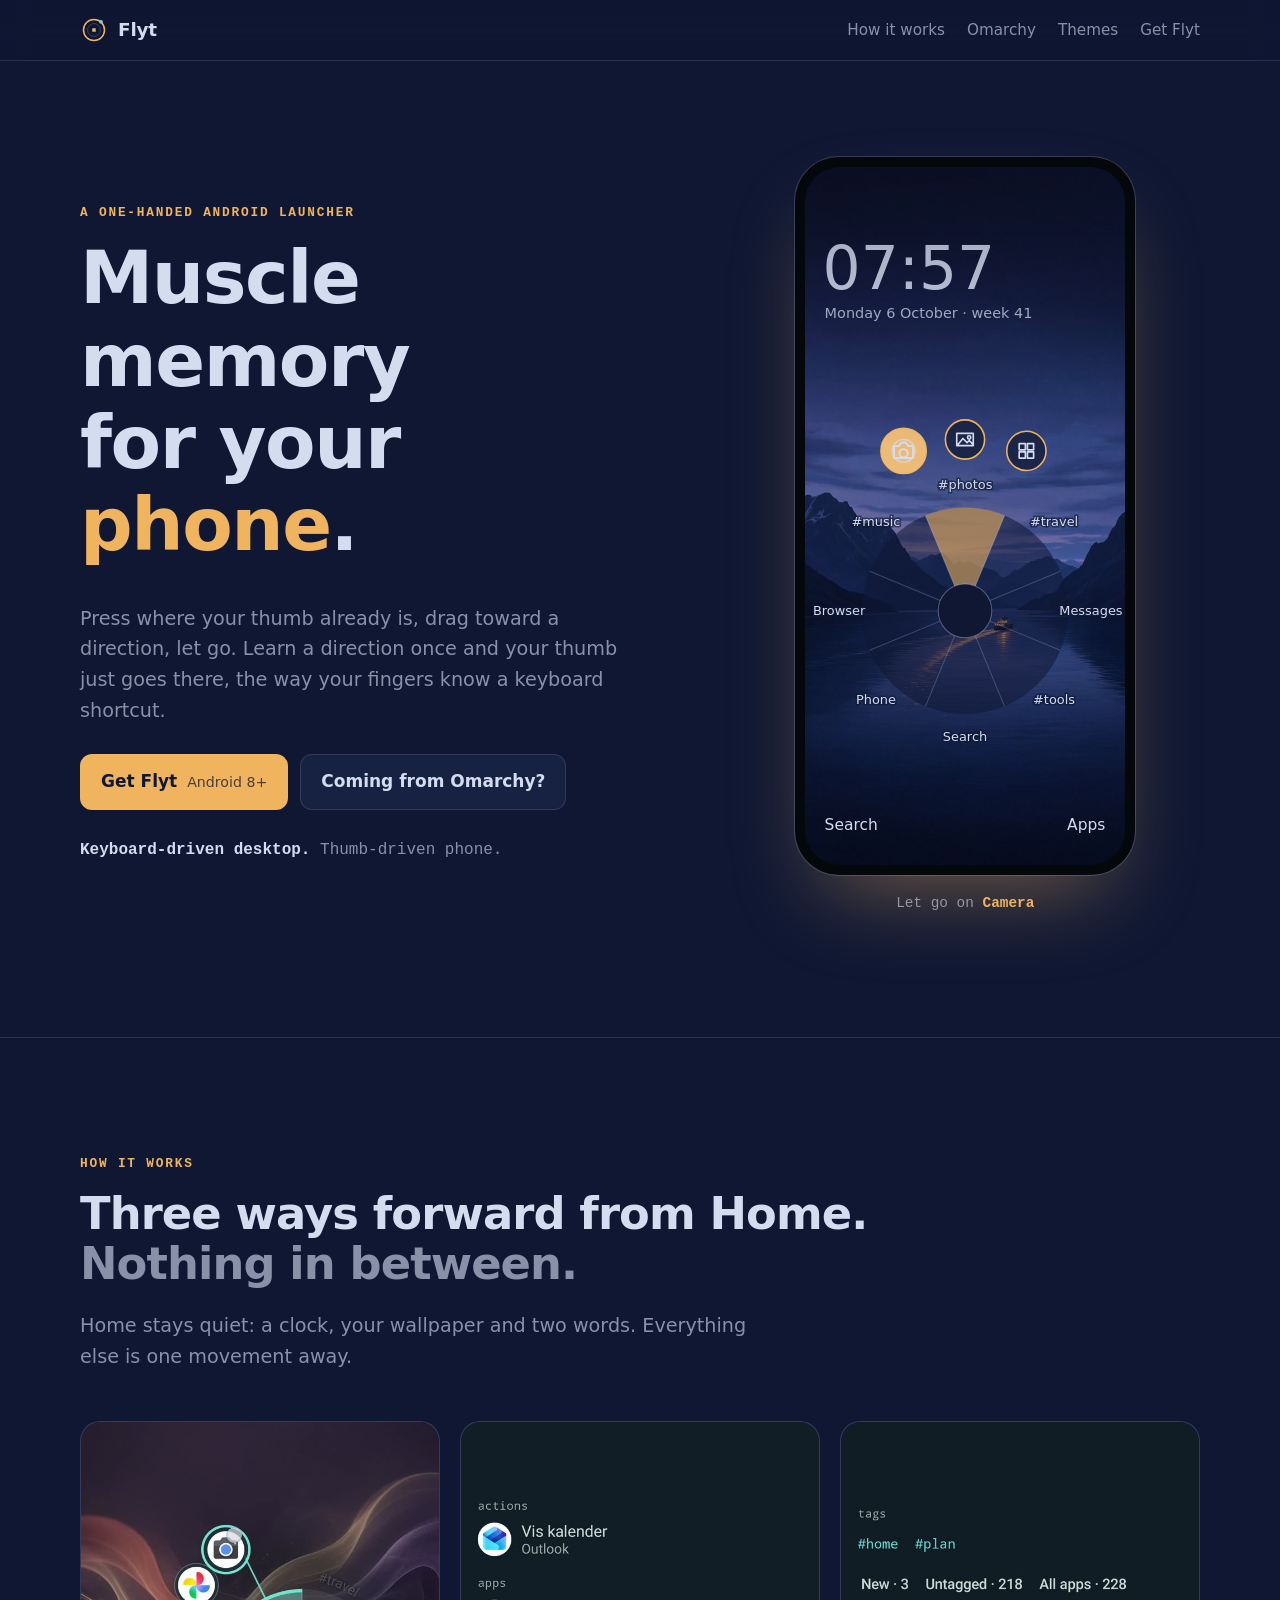
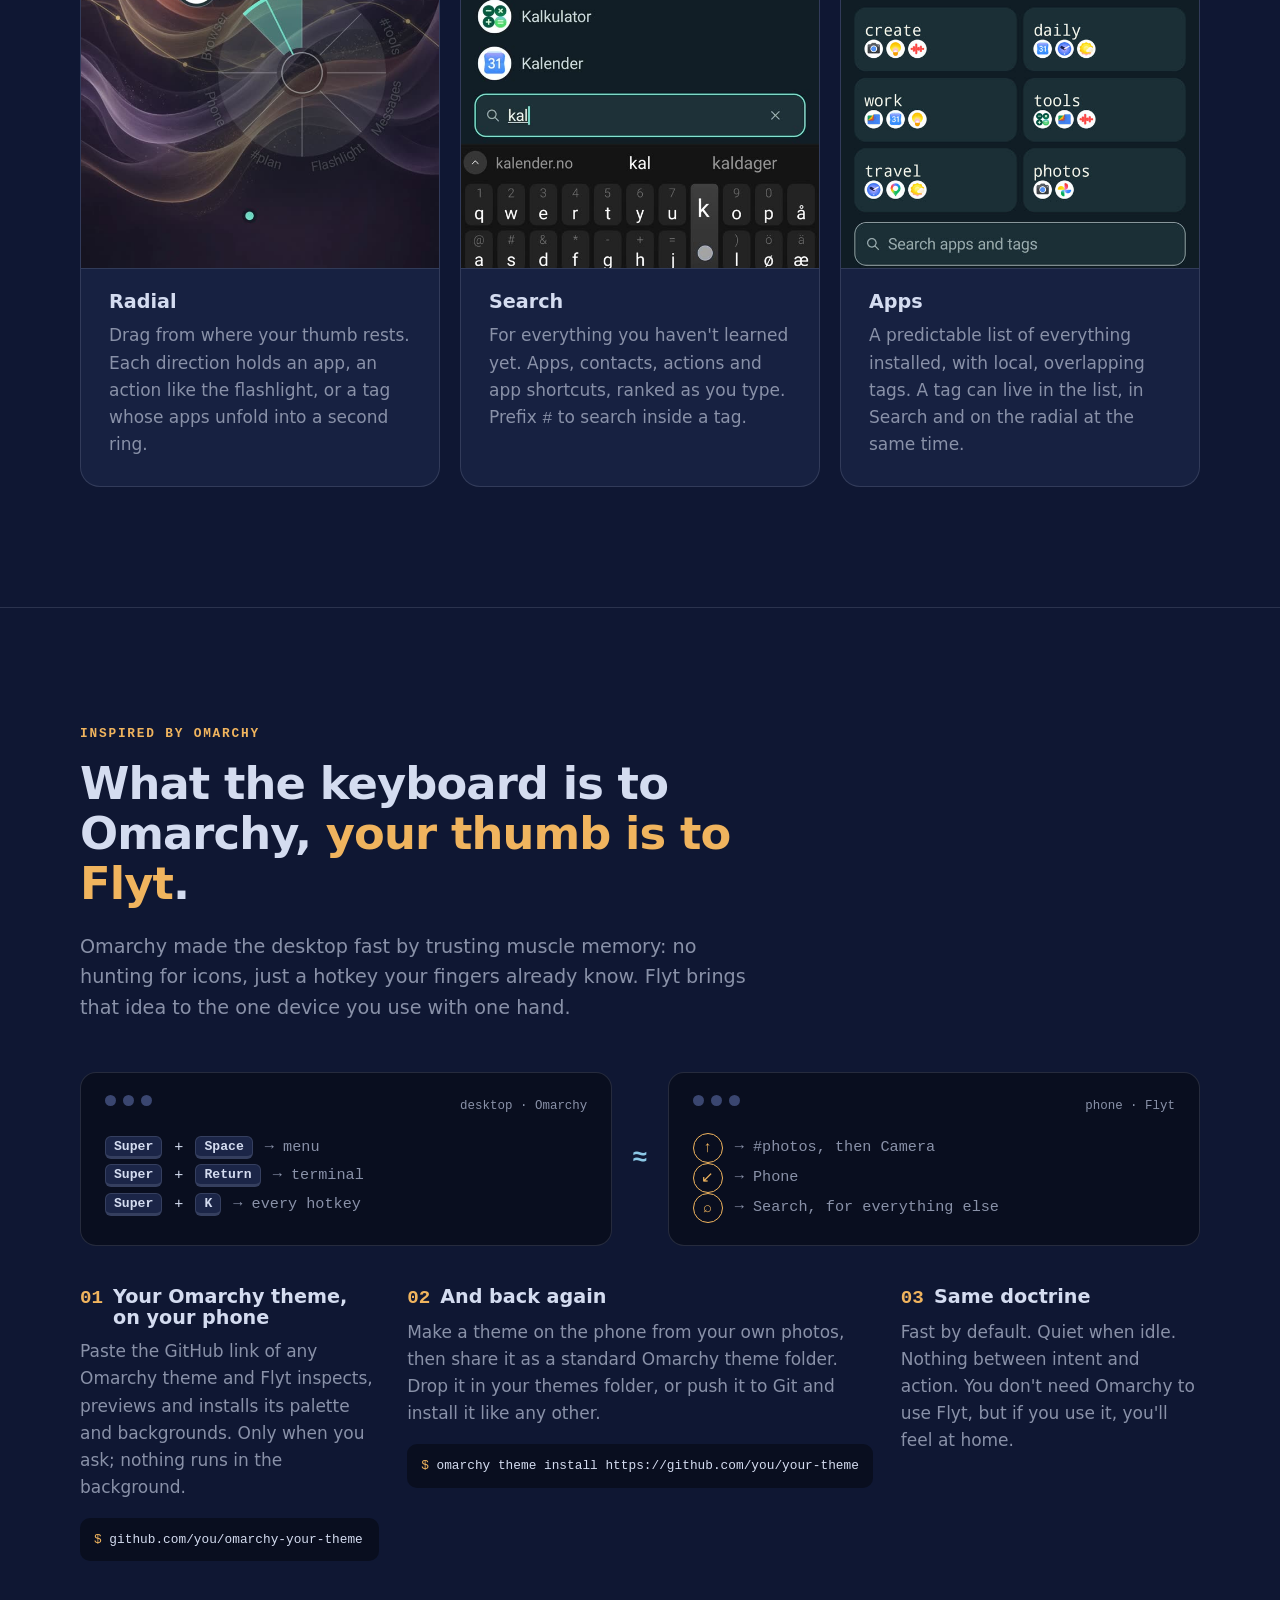
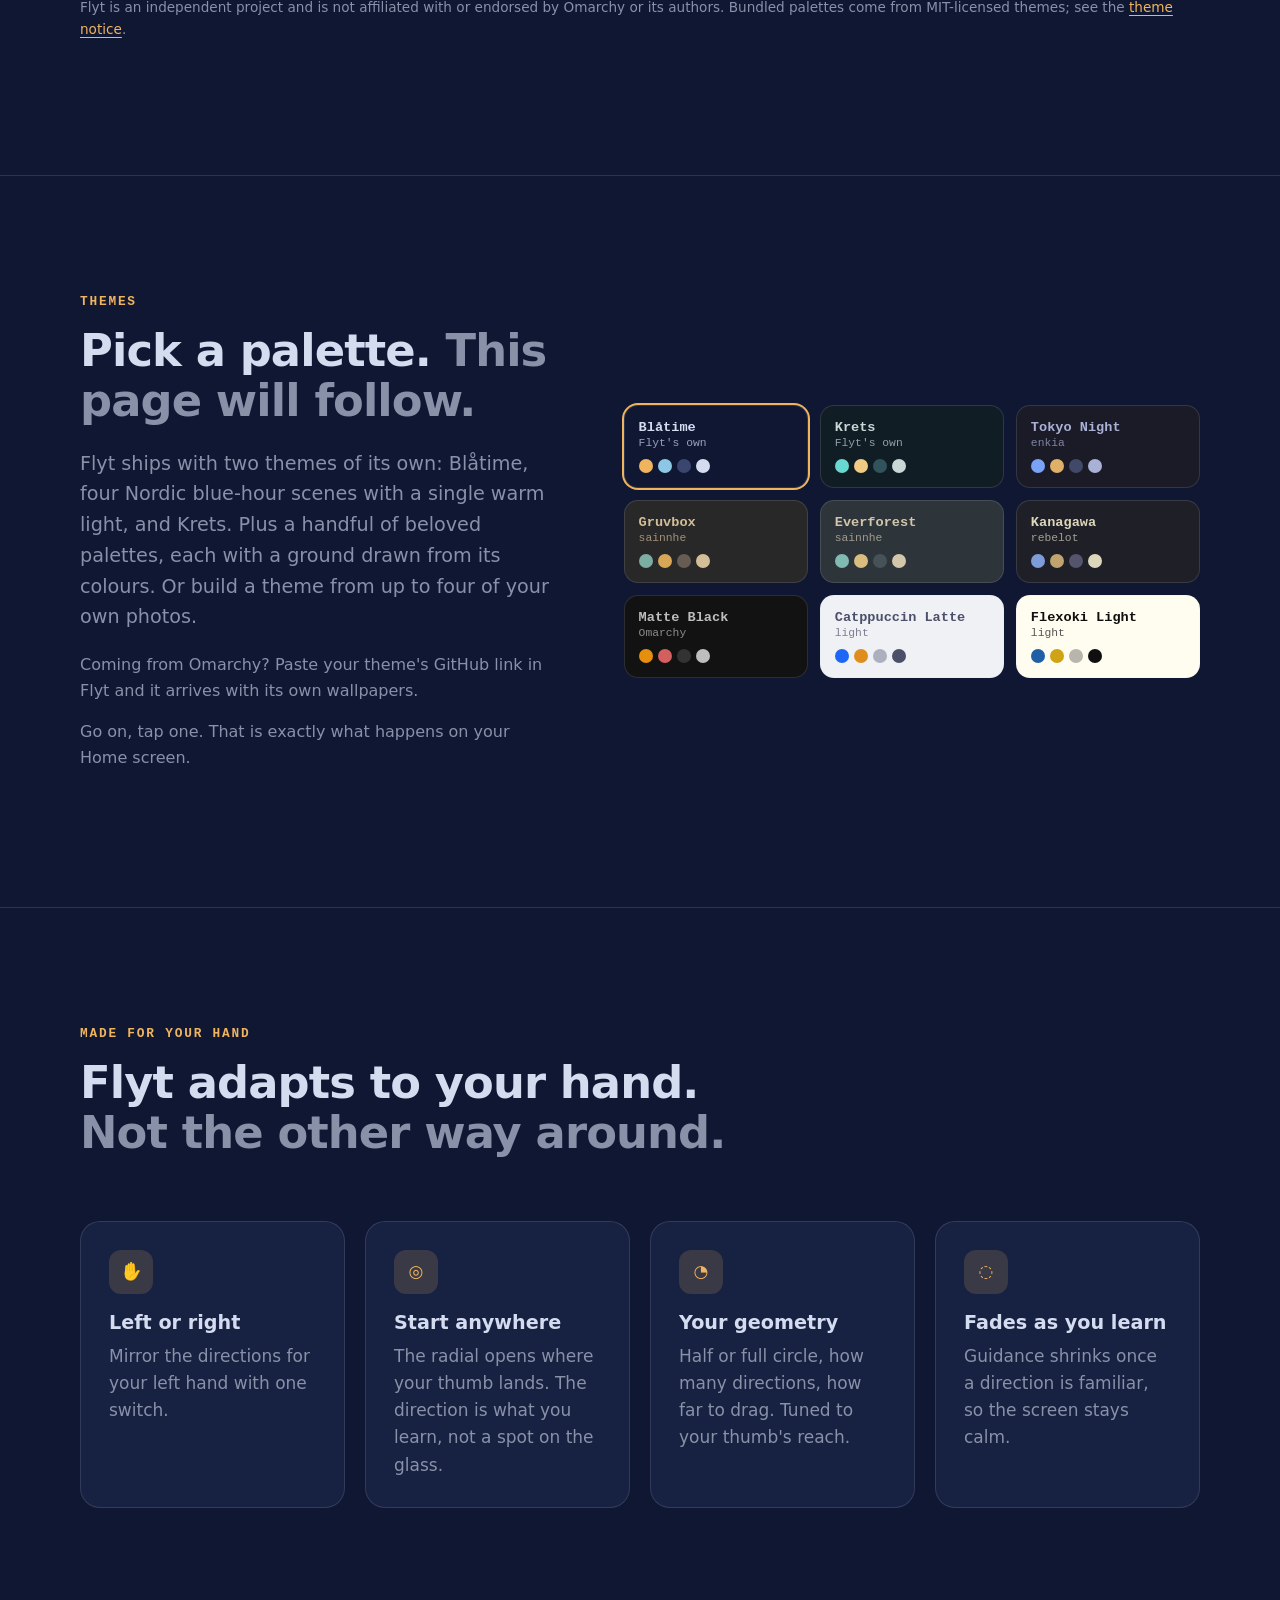
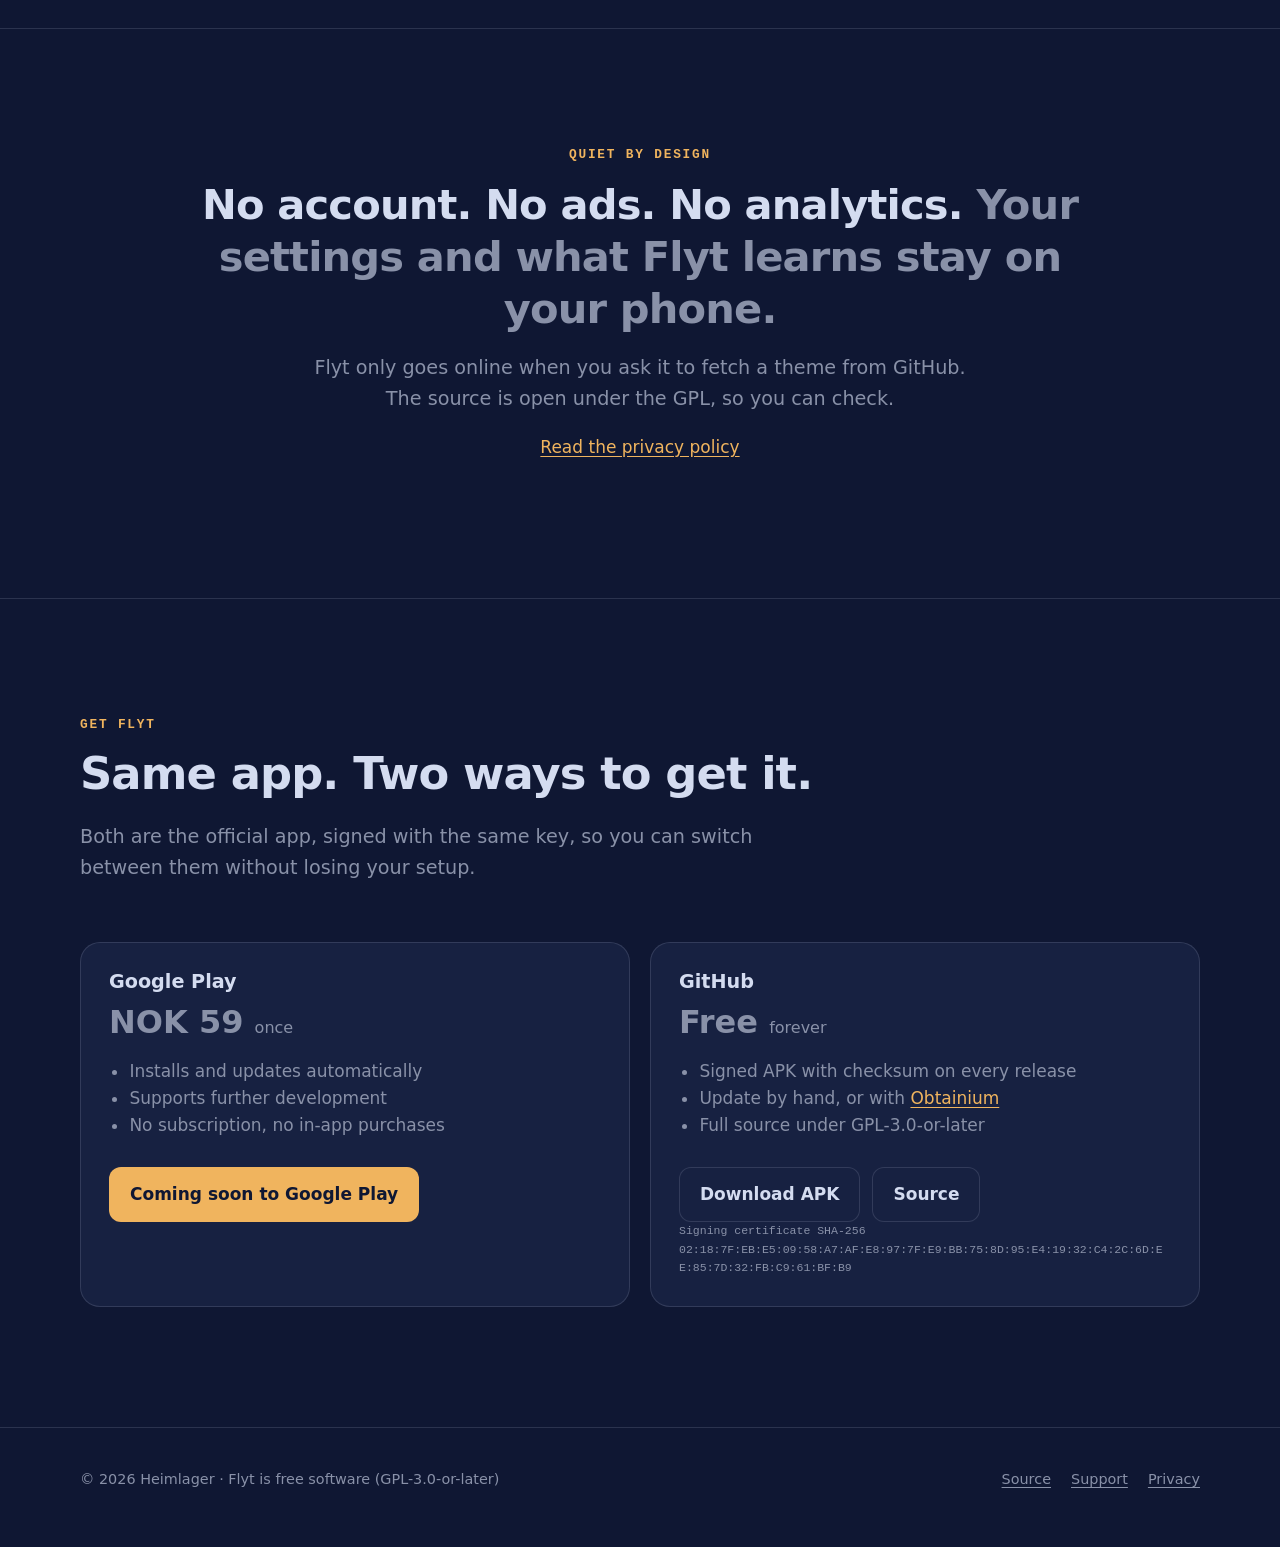
==== commit 226daeda: "Make Blåtime the website default and draw palette themes as landscapes Co-Authored-By: Claude Opus 5" ====
--- a/index.html
+++ b/index.html
@@ -5,7 +5,7 @@
 <meta name="viewport" content="width=device-width, initial-scale=1">
 <title>Flyt — muscle memory for your phone</title>
 <meta name="description" content="Flyt is a calm, one-handed Android launcher. Learn a direction once, then your thumb just goes there. Works with Omarchy themes. No account, ads or analytics.">
-<meta name="theme-color" content="#101d25">
+<meta name="theme-color" content="#0f1733">
 <meta property="og:title" content="Flyt — muscle memory for your phone">
 <meta property="og:description" content="What the keyboard is to Omarchy, your thumb is to Flyt. A calm, one-handed Android launcher.">
 <meta property="og:type" content="website">
@@ -139,7 +139,8 @@
     <div>
       <span class="eyebrow">Themes</span>
       <h2>Pick a palette. <span style="color:var(--dim)">This page will follow.</span></h2>
-      <p class="lead">Flyt ships with Krets, its own theme with rotating backgrounds, plus a handful of beloved palettes. Or build one from up to four of your own photos.</p>
+      <p class="lead">Flyt ships with two themes of its own: Blåtime, four Nordic blue-hour scenes with a single warm light, and Krets. Plus a handful of beloved palettes, each with a ground drawn from its colours. Or build a theme from up to four of your own photos.</p>
+      <p class="lead" style="font-size:1rem">Coming from Omarchy? Paste your theme's GitHub link in Flyt and it arrives with its own wallpapers.</p>
       <p class="lead" style="font-size:1rem">Go on, tap one. That is exactly what happens on your Home screen.</p>
     </div>
     <div class="swatches" id="swatches" role="group" aria-label="Preview this page in a Flyt theme"></div>
--- a/style.css
+++ b/style.css
@@ -1,6 +1,6 @@
 /* Flyt site. Colours are an Omarchy palette; the theme picker swaps them. Default: Krets. */
 :root {
-  --bg: #101d25; --bg2: #1b3038; --fg: #c8d8d5; --muted: #31545c; --accent: #68d9d0; --warm: #f0cb83;
+  --bg: #0f1733; --bg2: #1b2547; --fg: #d4dcf0; --muted: #3a4670; --accent: #f0b45e; --warm: #8cc8e6;
   --dim: color-mix(in srgb, var(--fg) 62%, var(--bg));
   --line: color-mix(in srgb, var(--fg) 14%, transparent);
   --card: color-mix(in srgb, var(--bg2) 70%, var(--bg));
@@ -55,7 +55,8 @@
 /* Phone */
 .phone { position: relative; width: min(340px, 100%); aspect-ratio: 9 / 19; margin-inline: auto; border-radius: 44px; padding: 10px; background: #05080b; box-shadow: 0 0 0 1px color-mix(in srgb, var(--fg) 18%, transparent), 0 40px 90px -30px color-mix(in srgb, var(--accent) 45%, transparent); }
 .screen { position: relative; height: 100%; border-radius: 35px; overflow: hidden; background: var(--ground, var(--bg)); background-size: cover; background-position: center; }
-:root:not([data-theme]) .screen, :root[data-theme="krets"] .screen { --ground: url(img/krets-blue-720.jpg); }
+:root:not([data-theme]) .screen, :root[data-theme="blaatime"] .screen { --ground: url(img/blaatime-fjord-720.jpg); }
+:root[data-theme="krets"] .screen { --ground: url(img/krets-blue-720.jpg); }
 .screen::after { content: ""; position: absolute; inset: 0; background: linear-gradient(to bottom, color-mix(in srgb, var(--bg) 30%, transparent), transparent 40%); pointer-events: none; }
 .screen svg { position: absolute; inset: 0; width: 100%; height: 100%; }
 .caption { text-align: center; margin-top: 18px; font: 500 .9rem/1.4 var(--mono); color: var(--dim); min-height: 1.4em; }
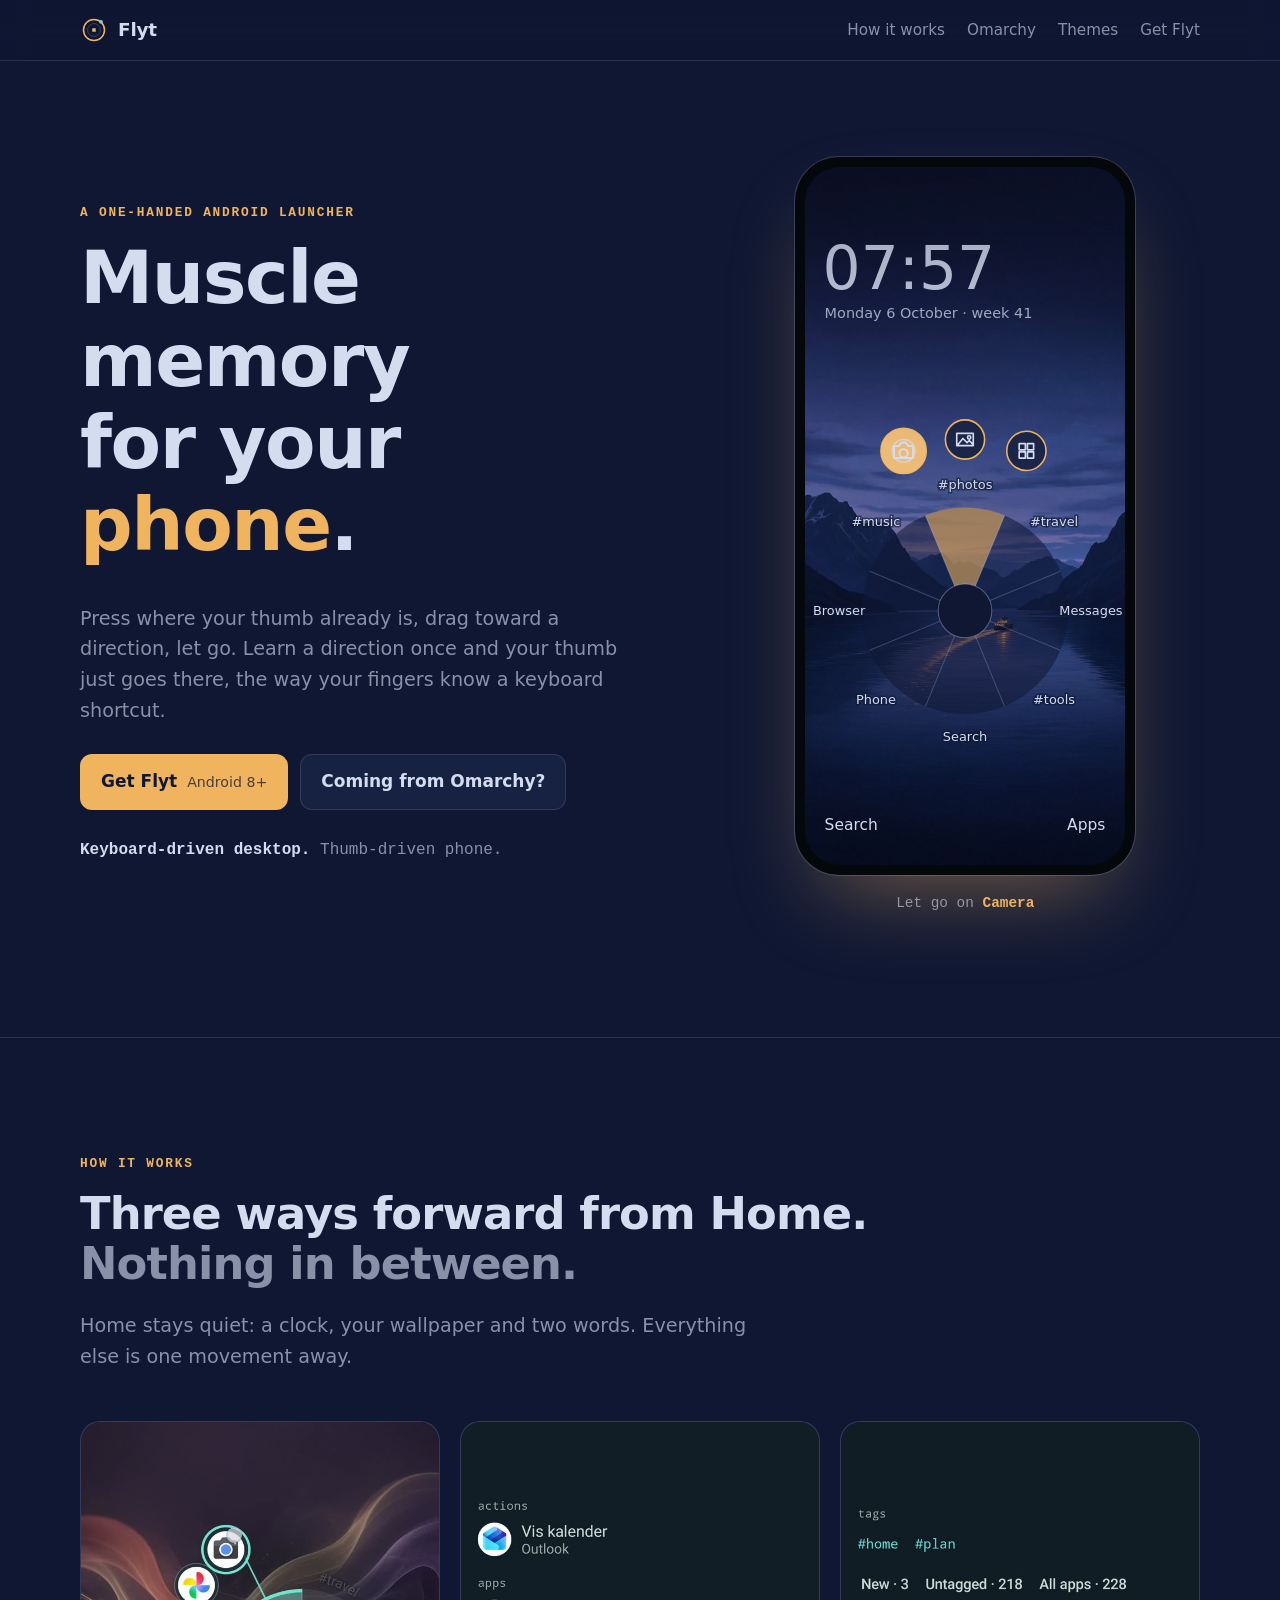
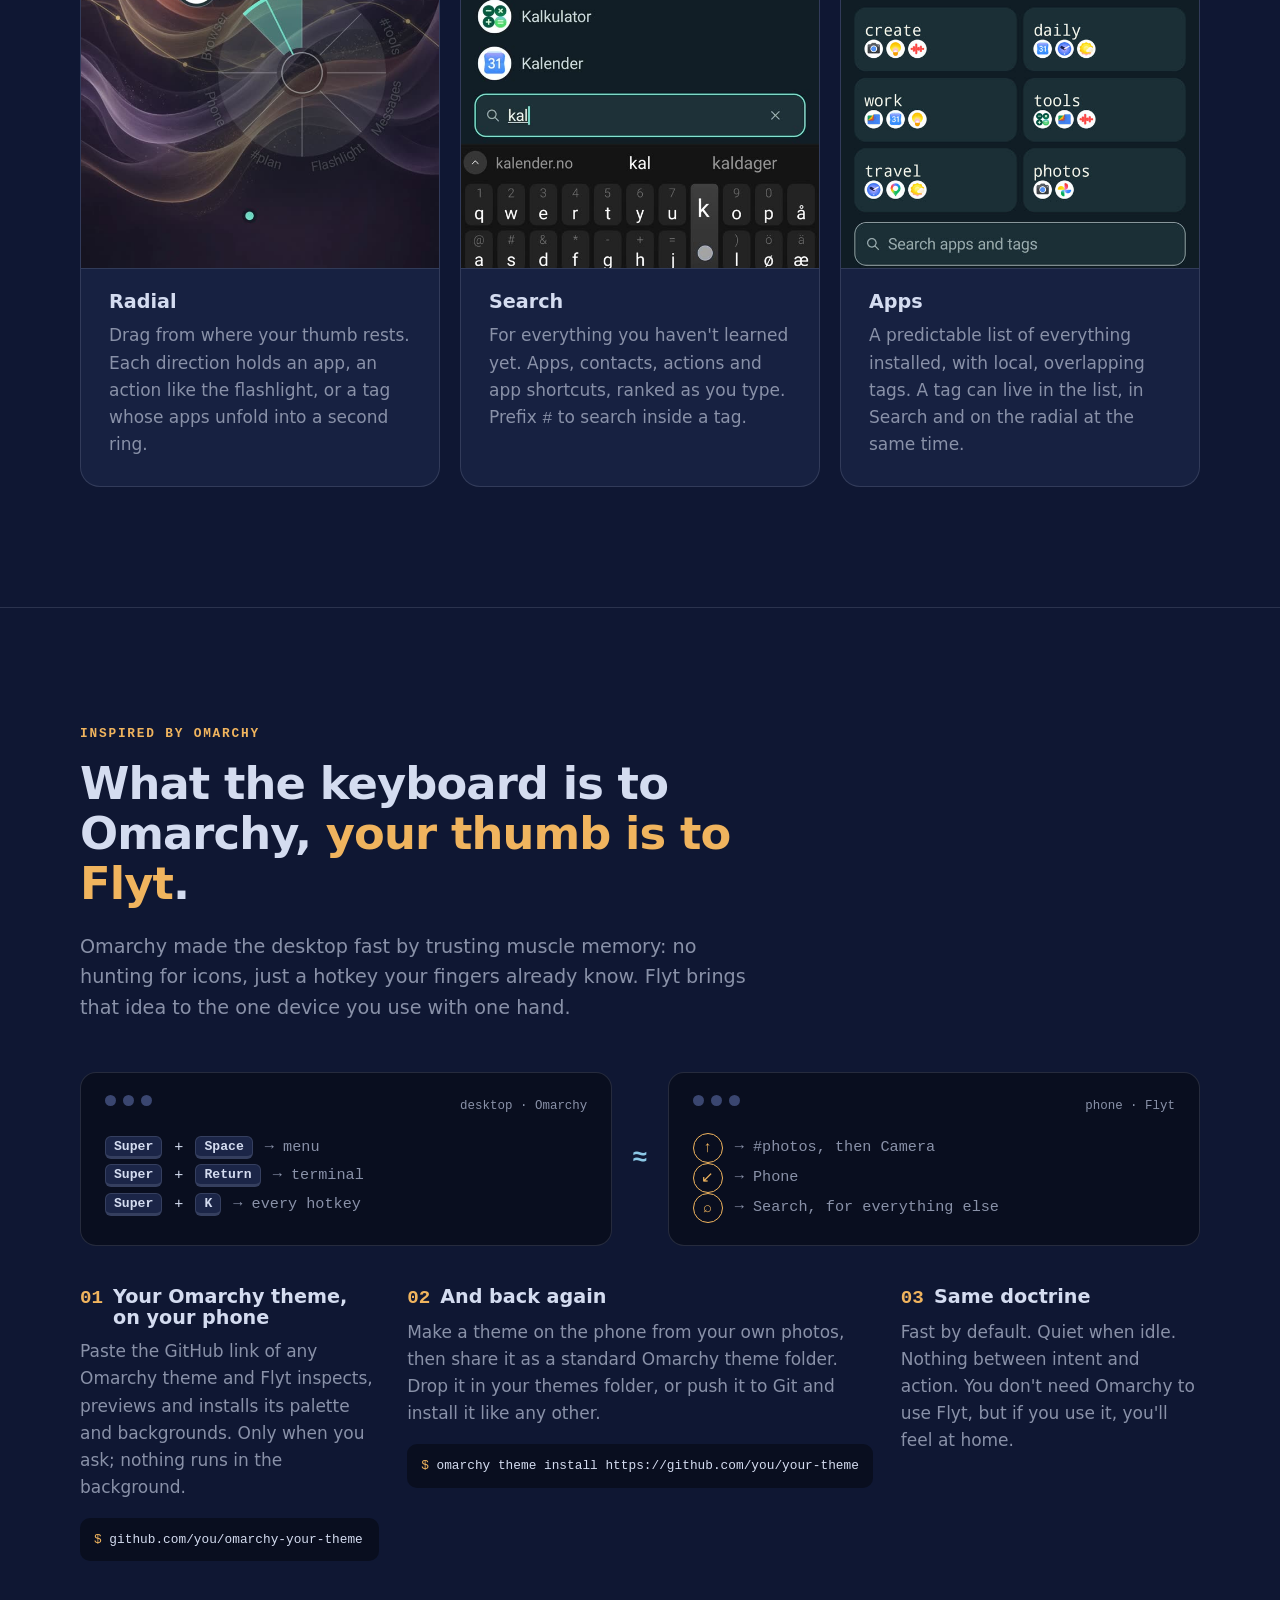
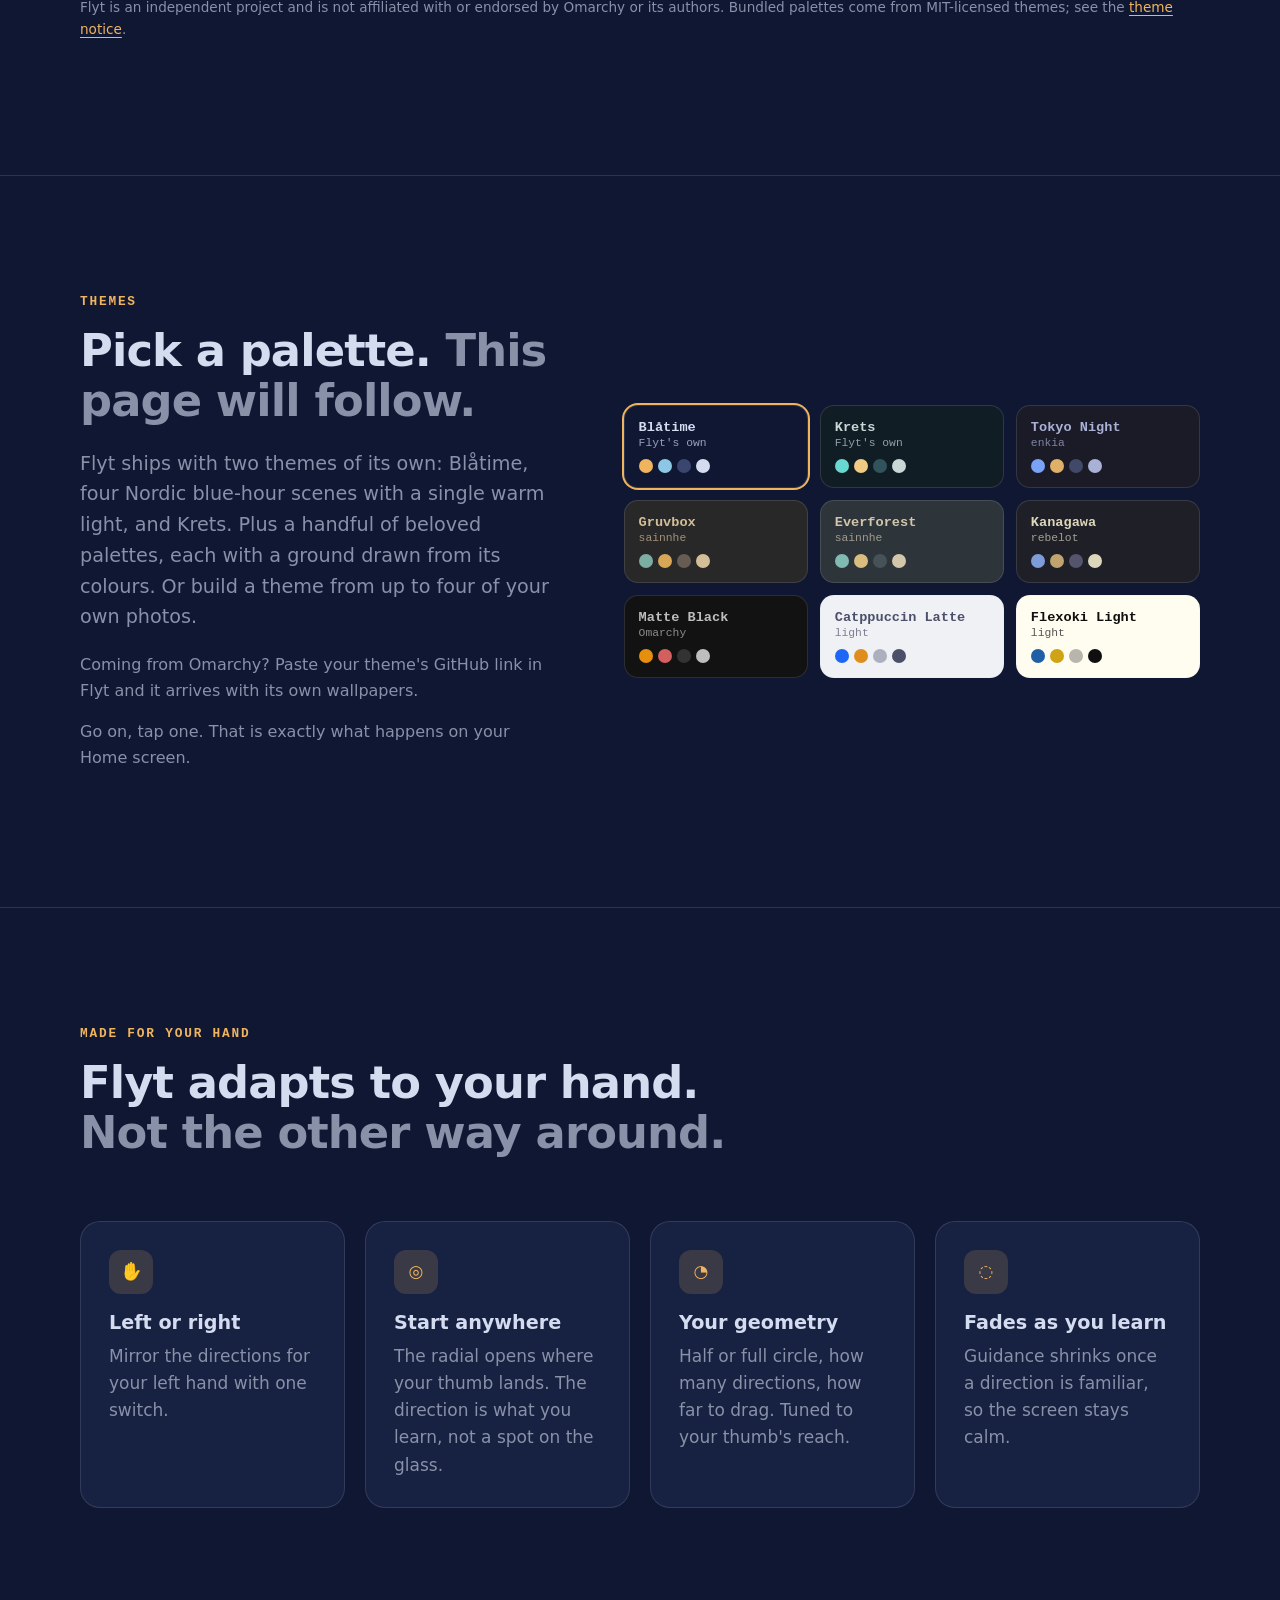
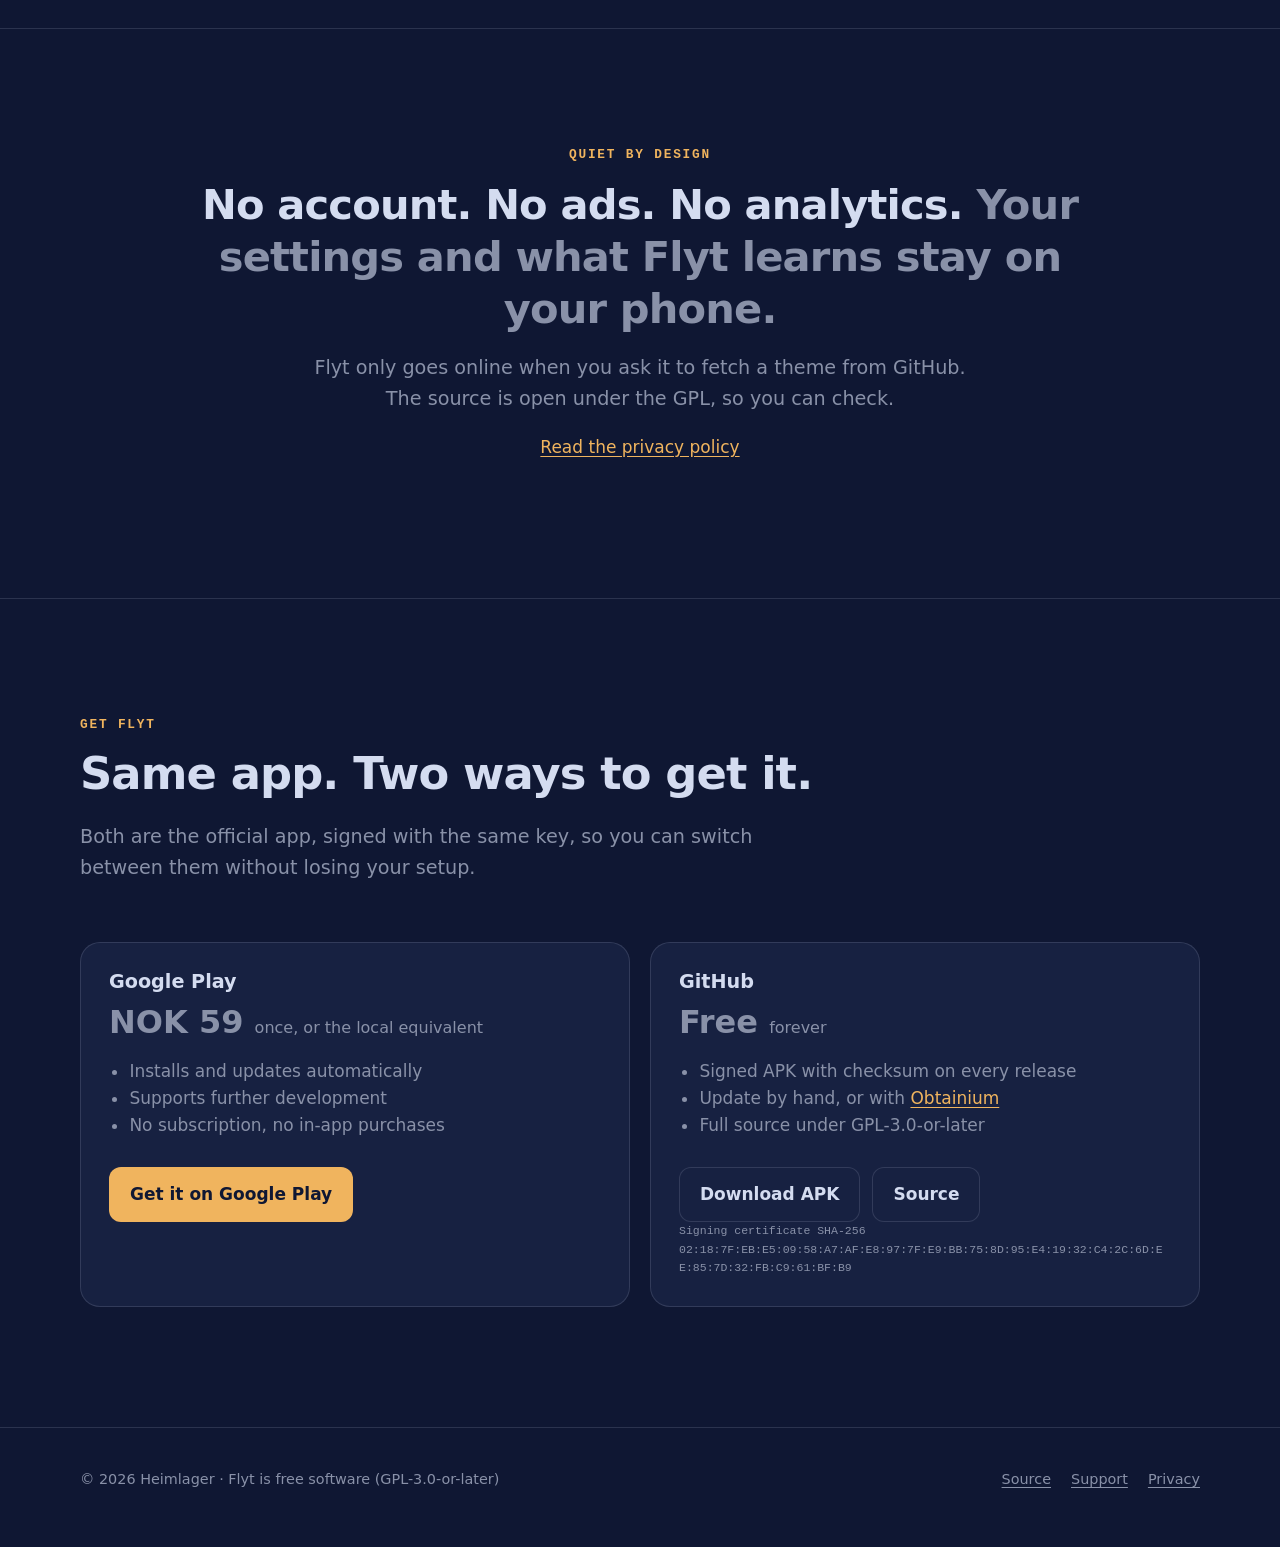
==== commit 8e238096: "Link the website to the live Google Play listing Co-Authored-By: Claude Opus 5.5 <noreply@anthropic." ====
--- a/index.html
+++ b/index.html
@@ -178,13 +178,13 @@
     </div>
     <article class="card">
       <h3>Google Play</h3>
-      <p class="price">NOK 59 <small>once</small></p>
+      <p class="price">NOK 59 <small>once, or the local equivalent</small></p>
       <ul>
         <li>Installs and updates automatically</li>
         <li>Supports further development</li>
         <li>No subscription, no in-app purchases</li>
       </ul>
-      <div class="buttons"><a class="btn primary" href="#get" aria-disabled="true">Coming soon to Google Play</a></div>
+      <div class="buttons"><a class="btn primary" href="https://play.google.com/store/apps/details?id=no.heimflyt.launcher">Get it on Google Play</a></div>
     </article>
     <article class="card">
       <h3>GitHub</h3>
@@ -194,7 +194,7 @@
         <li>Update by hand, or with <a href="https://github.com/ImranR98/Obtainium">Obtainium</a></li>
         <li>Full source under GPL-3.0-or-later</li>
       </ul>
-      <div class="buttons"><a class="btn" href="https://github.com/r4bi3s/flyt/releases">Download APK</a><a class="btn" href="https://github.com/r4bi3s/flyt">Source</a></div>
+      <div class="buttons"><a class="btn" href="https://github.com/r4bi3s/flyt/releases/latest">Download APK</a><a class="btn" href="https://github.com/r4bi3s/flyt">Source</a></div>
       <p class="fp">Signing certificate SHA-256<br>02:18:7F:EB:E5:09:58:A7:AF:E8:97:7F:E9:BB:75:8D:95:E4:19:32:C4:2C:6D:EE:85:7D:32:FB:C9:61:BF:B9</p>
     </article>
   </div>
